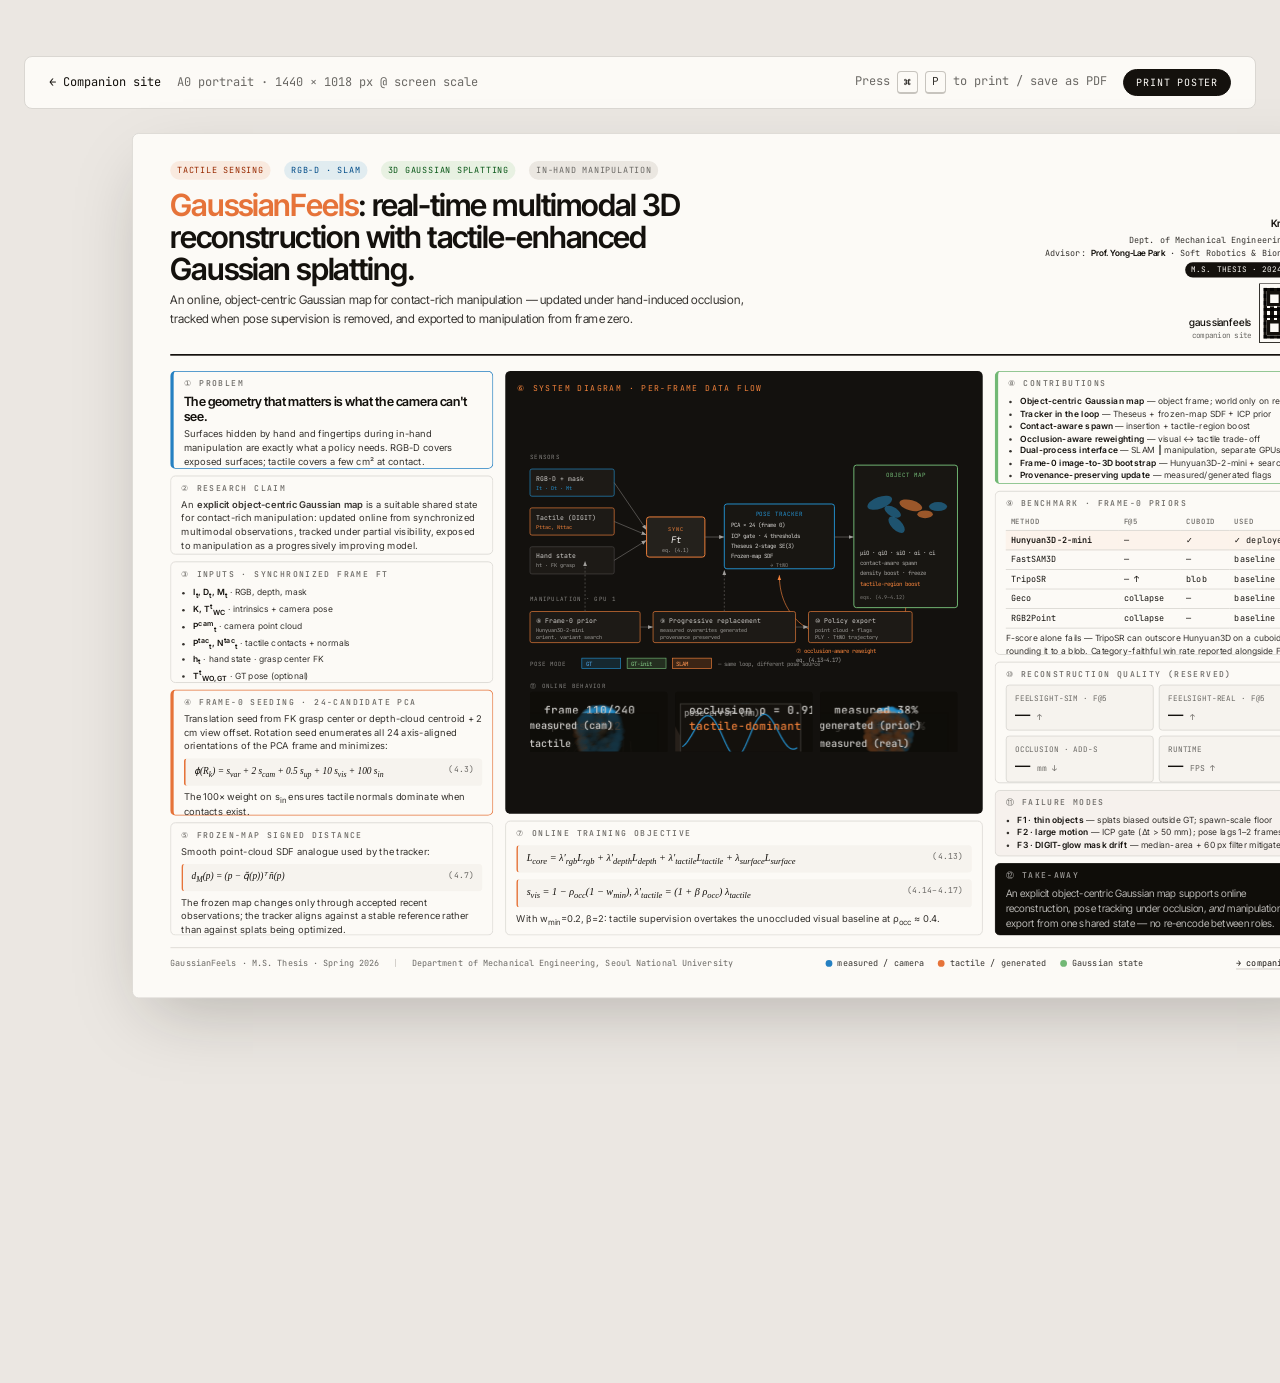
==== poster.html @ d0fe31d1 "Initial release: GaussianFeels companion website Thesis companion site — method overview, benchmarks" ====
<!doctype html>
<html lang="en">
<head>
  <meta charset="utf-8" />
  <meta name="viewport" content="width=device-width, initial-scale=1" />
  <title>GaussianFeels — Conference Poster</title>
  <link rel="preconnect" href="https://fonts.googleapis.com" />
  <link rel="preconnect" href="https://fonts.gstatic.com" crossorigin />
  <link href="https://fonts.googleapis.com/css2?family=Inter:wght@400;500;600&family=Inter+Tight:wght@400;500;600;700&family=JetBrains+Mono:wght@400;500&display=swap" rel="stylesheet" />
  <link rel="stylesheet" href="styles.css" />
  <style>
    body { background: oklch(0.93 0.008 80); }
    .poster-wrap {
      max-width: 1480px; margin: 32px auto; padding: 24px;
    }
    .poster-toolbar {
      display: flex; justify-content: space-between; align-items: center;
      margin-bottom: 24px; padding: 12px 24px; background: var(--bg);
      border: 1px solid var(--rule); border-radius: 8px;
      font-family: var(--mono); font-size: 12px;
    }
    .poster-toolbar .left { display: flex; gap: 16px; align-items: center; }
    .poster-toolbar a { color: var(--ink); text-decoration: none; }
    .poster-toolbar .meta { color: var(--ink-3); }

    .poster {
      width: 1440px; height: 1018px; /* A0 portrait-ish 16:11 ratio for screen */
      background: var(--bg);
      border: 1px solid var(--rule);
      border-radius: 8px;
      box-shadow: 0 30px 80px -20px oklch(0.2 0.01 80 / 0.25);
      padding: 32px 44px;
      display: grid;
      grid-template-rows: auto 1fr;
      gap: 18px;
      position: relative;
      overflow: hidden;
      transform-origin: top center;
    }
    @media print {
      body { background: white; margin: 0; }
      .poster-toolbar { display: none; }
      .poster-wrap { padding: 0; max-width: none; margin: 0; }
      .poster { box-shadow: none; border: none; border-radius: 0; }
      @page { size: 1440px 1018px; margin: 0; }
    }

    /* Header */
    .poster-head {
      display: grid; grid-template-columns: 1fr auto;
      gap: 28px; align-items: end;
      padding-bottom: 14px;
      border-bottom: 2px solid var(--ink);
    }
    .poster-head h1 {
      font-size: 36px; line-height: 1.04; letter-spacing: -0.03em; margin: 0;
      max-width: 30ch;
    }
    .poster-head h1 .accent { color: var(--tactile); }
    .poster-head .deck {
      font-family: var(--serif); font-weight: 400;
      font-size: 14px; color: var(--ink-2); margin-top: 6px; max-width: 90ch;
    }
    .poster-head .badges { display: flex; gap: 8px; margin-top: 16px; flex-wrap: wrap; }
    .poster-head .meta {
      font-family: var(--mono); font-size: 10px; color: var(--ink-2);
      text-align: right; line-height: 1.55;
    }
    .poster-head .meta strong { color: var(--ink); display: block; font-size: 12px; margin-bottom: 2px; font-family: var(--serif); font-weight: 600; letter-spacing: -0.01em; }
    .poster-head .meta .id { display: inline-block; padding: 2px 7px; background: var(--ink); color: var(--bg); border-radius: 100px; font-size: 9px; letter-spacing: 0.1em; margin-top: 3px; }

    /* Body grid */
    .poster-body {
      display: grid;
      grid-template-columns: 1.05fr 1.55fr 1.05fr;
      gap: 14px;
      min-height: 0;
      overflow: hidden;
    }
    .col-poster { display: flex; flex-direction: column; gap: 8px; min-height: 0; overflow: hidden; }
    .panel {
      border: 1px solid var(--rule);
      background: var(--bg);
      border-radius: 6px;
      padding: 9px 12px;
      display: flex; flex-direction: column; gap: 4px;
      min-height: 0;
    }
    .panel h3 {
      font-size: 9.5px; letter-spacing: 0.16em; text-transform: uppercase;
      font-family: var(--mono); font-weight: 500; color: var(--ink-3); margin: 0 0 2px;
    }
    .panel h2 {
      font-size: 15px; margin: 0; letter-spacing: -0.015em; line-height: 1.2;
    }
    .panel p { font-size: 11px; line-height: 1.45; color: var(--ink-2); margin: 0; max-width: none; }
    .panel ul { margin: 2px 0 0; padding-left: 14px; font-size: 11px; line-height: 1.45; color: var(--ink-2); }
    .panel ul li { margin-bottom: 1px; }
    .panel ul li strong { color: var(--ink); }

    .panel.dark { background: oklch(0.16 0.008 80); color: oklch(0.92 0.005 80); border-color: oklch(0.16 0.008 80); }
    .panel.dark h2 { color: oklch(0.97 0.005 80); }
    .panel.dark h3 { color: oklch(0.7 0.005 80); }
    .panel.dark p { color: oklch(0.78 0.005 80); }

    .panel.tactile { border-color: var(--tactile); border-width: 1px; border-left-width: 4px; }
    .panel.measure { border-color: var(--measure); border-width: 1px; border-left-width: 4px; }
    .panel.gauss { border-color: var(--gauss); border-width: 1px; border-left-width: 4px; }

    .poster-canvas { aspect-ratio: 1.1/1; width: 100%; background: oklch(0.16 0.008 80); border-radius: 4px; overflow: hidden; }
    .poster-canvas canvas { width: 100%; height: 100%; display: block; }

    .stat-row { display: flex; gap: 6px; flex-wrap: wrap; }
    .stat {
      flex: 1 1 calc(50% - 6px);
      padding: 8px 10px;
      background: var(--bg-2);
      border-radius: 4px;
      border: 1px solid var(--rule);
    }
    .stat .k { font-family: var(--mono); font-size: 9px; letter-spacing: 0.08em; text-transform: uppercase; color: var(--ink-3); }
    .stat .v { font-family: var(--serif); font-size: 18px; font-weight: 500; letter-spacing: -0.01em; line-height: 1.1; margin-top: 2px; }
    .stat .v small { font-size: 9.5px; color: var(--ink-3); font-family: var(--mono); margin-left: 4px; font-weight: 400; }

    .eq {
      font-family: 'Latin Modern Math', 'Cambria Math', serif;
      font-style: italic;
      font-size: 11px;
      line-height: 1.5;
      background: var(--bg-2);
      padding: 6px 10px;
      border-radius: 4px;
      border-left: 2px solid var(--tactile);
      margin: 2px 0;
    }
    .eq .num { float: right; color: var(--ink-3); font-family: var(--mono); font-style: normal; font-size: 9.5px; }

    /* Center diagram panel */
    .center-diagram {
      flex: 1;
      background: oklch(0.18 0.008 80);
      border-radius: 6px;
      padding: 12px 14px;
      min-height: 0;
      display: flex; flex-direction: column; gap: 6px;
    }
    .center-diagram .h {
      font-family: var(--mono); font-size: 9.5px; letter-spacing: 0.16em;
      text-transform: uppercase; color: oklch(0.72 0.16 50);
    }
    .center-diagram svg { width: 100%; height: 100%; flex: 1; min-height: 0; }

    .results-table {
      width: 100%; border-collapse: collapse; font-family: var(--mono); font-size: 10px;
    }
    .results-table th, .results-table td { padding: 3px 6px; border-bottom: 1px solid var(--rule); text-align: left; font-size: 10px; }
    .results-table th { font-size: 8.5px; letter-spacing: 0.08em; text-transform: uppercase; color: var(--ink-3); font-weight: 500; }

    /* QR placeholder */
    .qr {
      width: 68px; height: 68px;
      background:
        repeating-linear-gradient(0deg, var(--ink) 0 4px, transparent 4px 8px),
        repeating-linear-gradient(90deg, var(--ink) 0 4px, transparent 4px 8px);
      background-blend-mode: multiply;
      border: 4px solid var(--bg);
      box-shadow: 0 0 0 1px var(--ink);
      flex-shrink: 0;
      position: relative;
    }
    .qr::before, .qr::after, .qr .x {
      content: ''; position: absolute; width: 18px; height: 18px;
      background: var(--bg);
      box-shadow: inset 0 0 0 4px var(--ink);
    }
    .qr::before { top: 4px; left: 4px; }
    .qr::after { top: 4px; right: 4px; }
    .qr .x { bottom: 4px; left: 4px; }

    /* Footer */
    .poster-foot {
      grid-column: 1 / -1;
      display: flex; justify-content: space-between; gap: 16px;
      align-items: center; padding-top: 10px;
      border-top: 1px solid var(--rule);
      font-family: var(--mono); font-size: 10px; color: var(--ink-3);
    }
    .poster-foot .left { display: flex; gap: 16px; align-items: center; }

    .legend-row { display: flex; gap: 16px; flex-wrap: wrap; align-items: center; font-family: var(--mono); font-size: 10px; color: var(--ink-2); }
    .legend-row .dot { display: inline-block; width: 8px; height: 8px; border-radius: 50%; margin-right: 6px; vertical-align: middle; }

    @media (max-width: 1500px) {
      .poster { transform: scale(0.85); margin: 0 auto; transform-origin: top center; }
      .poster-wrap { padding-bottom: 200px; }
    }
    @media (max-width: 1200px) {
      .poster { transform: scale(0.7); }
    }
    @media (max-width: 1000px) {
      .poster { transform: scale(0.55); }
    }
  </style>
</head>
<body>

<div class="poster-wrap">
  <div class="poster-toolbar">
    <div class="left">
      <a href="index.html">← Companion site</a>
      <span class="meta">A0 portrait · 1440 × 1018 px @ screen scale</span>
    </div>
    <div class="left">
      <span class="meta">Press <span class="kbd">⌘</span> <span class="kbd">P</span> to print / save as PDF</span>
      <button class="btn" onclick="window.print()" style="font-size:10px; padding:6px 12px;">Print poster</button>
    </div>
  </div>

  <div class="poster">

    <!-- =================== HEADER =================== -->
    <div class="poster-head">
      <div>
        <div class="legend-row" style="margin-bottom: 12px; font-size:10px;">
          <span class="tag tactile">tactile sensing</span>
          <span class="tag measure">RGB-D · SLAM</span>
          <span class="tag gauss">3D Gaussian Splatting</span>
          <span class="tag muted">in-hand manipulation</span>
        </div>
        <h1><span class="accent">GaussianFeels</span>: real-time multimodal 3D reconstruction with tactile-enhanced Gaussian splatting.</h1>
        <p class="deck">An online, object-centric Gaussian map for contact-rich manipulation &mdash; updated under hand-induced occlusion, tracked when pose supervision is removed, and exported to manipulation from frame zero.</p>
      </div>
      <div class="meta">
        <strong>Krishi Attri</strong>
        Dept. of Mechanical Engineering · SNU<br/>
        Advisor: <strong style="display:inline; font-size:10px;">Prof. Yong-Lae Park</strong> · Soft Robotics &amp; Bionics Lab<br/>
        <span class="id">M.S. THESIS · 2024-24243</span>
        <div style="display:flex; gap:10px; align-items:flex-end; margin-top:8px; justify-content:flex-end;">
          <div style="text-align:right;">
            <div style="font-family:var(--serif); font-size:12px; color:var(--ink); font-weight:500;">gaussianfeels</div>
            <div style="font-size:9px; color:var(--ink-3);">companion site</div>
          </div>
          <div class="qr"><div class="x"></div></div>
        </div>
      </div>
    </div>

    <!-- =================== BODY =================== -->
    <div class="poster-body">

      <!-- LEFT COLUMN -->
      <div class="col-poster">

        <div class="panel measure">
          <h3>① Problem</h3>
          <h2>The geometry that matters is what the camera can't see.</h2>
          <p>Surfaces hidden by hand and fingertips during in-hand manipulation are exactly what a policy needs. RGB-D covers exposed surfaces; tactile covers a few cm² at contact.</p>
        </div>

        <div class="panel">
          <h3>② Research claim</h3>
          <p>An <strong>explicit object-centric Gaussian map</strong> is a suitable shared state for contact-rich manipulation: updated online from synchronized multimodal observations, tracked under partial visibility, exposed to manipulation as a progressively improving model.</p>
        </div>

        <div class="panel">
          <h3>③ Inputs · synchronized frame Ft</h3>
          <ul style="font-size:10px; line-height:1.4;">
            <li><strong>I<sub>t</sub>, D<sub>t</sub>, M<sub>t</sub></strong> · RGB, depth, mask</li>
            <li><strong>K, T<sup>t</sup><sub>WC</sub></strong> · intrinsics + camera pose</li>
            <li><strong>P<sup>cam</sup><sub>t</sub></strong> · camera point cloud</li>
            <li><strong>P<sup>tac</sup><sub>t</sub>, N<sup>tac</sup><sub>t</sub></strong> · tactile contacts + normals</li>
            <li><strong>h<sub>t</sub></strong> · hand state · grasp center FK</li>
            <li><strong>T<sup>t</sup><sub>WO,GT</sub></strong> · GT pose (optional)</li>
          </ul>
        </div>

        <div class="panel tactile">
          <h3>④ Frame-0 seeding · 24-candidate PCA</h3>
          <p>Translation seed from FK grasp center or depth-cloud centroid + 2 cm view offset. Rotation seed enumerates all 24 axis-aligned orientations of the PCA frame and minimizes:</p>
          <div class="eq">
            ϕ(R<sub>k</sub>) = s<sub>var</sub> + 2 s<sub>cam</sub> + 0.5 s<sub>up</sub> + 10 s<sub>vis</sub> + 100 s<sub>in</sub><span class="num">(4.3)</span>
          </div>
          <p>The 100&times; weight on s<sub>in</sub> ensures tactile normals dominate when contacts exist.</p>
        </div>

        <div class="panel">
          <h3>⑤ Frozen-map signed distance</h3>
          <p>Smooth point-cloud SDF analogue used by the tracker:</p>
          <div class="eq">
            d<sub>M</sub>(p) = (p − q̃(p))ᵀ ñ(p)<span class="num">(4.7)</span>
          </div>
          <p>The frozen map changes only through accepted recent observations; the tracker aligns against a stable reference rather than against splats being optimized.</p>
        </div>

      </div>

      <!-- CENTER COLUMN -->
      <div class="col-poster">

        <div class="panel" style="padding: 0; border: none; flex: 1; min-height: 0;">
          <div class="center-diagram">
            <div class="h">⑥ System diagram · per-frame data flow</div>
            <svg viewBox="0 0 700 480" xmlns="http://www.w3.org/2000/svg" preserveAspectRatio="xMidYMid meet">
              <defs>
                <marker id="parr" markerWidth="9" markerHeight="9" refX="8" refY="3" orient="auto" markerUnits="strokeWidth"><path d="M0,0 L0,6 L8,3 z" fill="oklch(0.7 0.005 80)"/></marker>
                <marker id="parrW" markerWidth="9" markerHeight="9" refX="8" refY="3" orient="auto" markerUnits="strokeWidth"><path d="M0,0 L0,6 L8,3 z" fill="oklch(0.72 0.16 50)"/></marker>
              </defs>

              <!-- Sensors -->
              <g font-family="JetBrains Mono, monospace" font-size="10" fill="oklch(0.85 0.005 80)">
                <text x="20" y="20" font-size="9" letter-spacing="2" fill="oklch(0.6 0.005 80)">SENSORS</text>

                <g transform="translate(20, 36)">
                  <rect width="130" height="42" rx="3" fill="oklch(0.22 0.008 80)" stroke="oklch(0.62 0.13 240)"/>
                  <text x="10" y="18">RGB-D + mask</text>
                  <text x="10" y="32" font-size="8" fill="oklch(0.62 0.13 240)">It · Dt · Mt</text>
                </g>
                <g transform="translate(20, 96)">
                  <rect width="130" height="42" rx="3" fill="oklch(0.22 0.008 80)" stroke="oklch(0.72 0.16 50)"/>
                  <text x="10" y="18">Tactile (DIGIT)</text>
                  <text x="10" y="32" font-size="8" fill="oklch(0.72 0.16 50)">Pttac, Nttac</text>
                </g>
                <g transform="translate(20, 156)">
                  <rect width="130" height="42" rx="3" fill="oklch(0.22 0.008 80)" stroke="oklch(0.4 0.005 80)"/>
                  <text x="10" y="18">Hand state</text>
                  <text x="10" y="32" font-size="8" fill="oklch(0.7 0.005 80)">ht · FK grasp</text>
                </g>
              </g>

              <!-- Synchronizer Ft -->
              <g stroke="oklch(0.55 0.005 80)" stroke-width="1" fill="none" marker-end="url(#parr)">
                <path d="M 150 57 L 200 130"/>
                <path d="M 150 117 L 200 138"/>
                <path d="M 150 177 L 200 146"/>
              </g>

              <g font-family="JetBrains Mono, monospace" font-size="10" fill="oklch(0.85 0.005 80)">
                <g transform="translate(200, 110)">
                  <rect width="90" height="62" rx="4" fill="oklch(0.25 0.01 80)" stroke="oklch(0.72 0.16 50)" stroke-width="1.5"/>
                  <text x="45" y="22" text-anchor="middle" font-size="8" letter-spacing="1.5" fill="oklch(0.72 0.16 50)">SYNC</text>
                  <text x="45" y="40" text-anchor="middle" font-size="14" fill="oklch(0.95 0.005 80)" font-style="italic">Ft</text>
                  <text x="45" y="54" text-anchor="middle" font-size="8" fill="oklch(0.7 0.005 80)">eq. (4.1)</text>
                </g>
              </g>

              <!-- Tracker -->
              <g stroke="oklch(0.55 0.005 80)" stroke-width="1" fill="none" marker-end="url(#parr)">
                <path d="M 290 141 L 320 141"/>
              </g>
              <g font-family="JetBrains Mono, monospace" font-size="10" fill="oklch(0.85 0.005 80)">
                <g transform="translate(320, 90)">
                  <rect width="170" height="100" rx="4" fill="oklch(0.2 0.008 80)" stroke="oklch(0.62 0.13 240)" stroke-width="1.5"/>
                  <text x="85" y="18" text-anchor="middle" font-size="9" letter-spacing="1.5" fill="oklch(0.62 0.13 240)">POSE TRACKER</text>
                  <text x="10" y="36" font-size="9">PCA × 24 (frame 0)</text>
                  <text x="10" y="52" font-size="9">ICP gate · 4 thresholds</text>
                  <text x="10" y="68" font-size="9">Theseus 2-stage SE(3)</text>
                  <text x="10" y="84" font-size="9">Frozen-map SDF</text>
                  <text x="85" y="98" text-anchor="middle" font-size="8" fill="oklch(0.6 0.005 80)">→ TtWO</text>
                </g>
              </g>

              <!-- Map -->
              <g stroke="oklch(0.55 0.005 80)" stroke-width="1" fill="none" marker-end="url(#parr)">
                <path d="M 490 141 L 520 141"/>
              </g>
              <g font-family="JetBrains Mono, monospace" font-size="10" fill="oklch(0.85 0.005 80)">
                <g transform="translate(520, 30)">
                  <rect width="160" height="220" rx="4" fill="oklch(0.2 0.008 80)" stroke="oklch(0.72 0.12 145)" stroke-width="1.5"/>
                  <text x="80" y="18" text-anchor="middle" font-size="9" letter-spacing="1.5" fill="oklch(0.72 0.12 145)">OBJECT MAP</text>
                  <!-- mini splats -->
                  <g transform="translate(10, 30)">
                    <ellipse cx="30" cy="28" rx="20" ry="9" fill="oklch(0.62 0.13 240 / 0.5)" transform="rotate(-20 30 28)"/>
                    <ellipse cx="50" cy="42" rx="14" ry="7" fill="oklch(0.62 0.13 240 / 0.5)" transform="rotate(30 50 42)"/>
                    <ellipse cx="78" cy="32" rx="18" ry="8" fill="oklch(0.72 0.16 50 / 0.6)" transform="rotate(15 78 32)"/>
                    <ellipse cx="100" cy="46" rx="12" ry="6" fill="oklch(0.72 0.16 50 / 0.6)"/>
                    <ellipse cx="120" cy="34" rx="14" ry="7" fill="oklch(0.62 0.13 240 / 0.5)"/>
                    <ellipse cx="56" cy="62" rx="16" ry="8" fill="oklch(0.62 0.13 240 / 0.5)" transform="rotate(45 56 62)"/>
                  </g>
                  <text x="10" y="138" font-size="9">μiO · qiO · siO · αi · ci</text>
                  <text x="10" y="154" font-size="9" fill="oklch(0.7 0.005 80)">contact-aware spawn</text>
                  <text x="10" y="170" font-size="9" fill="oklch(0.7 0.005 80)">density boost · freeze</text>
                  <text x="10" y="186" font-size="9" fill="oklch(0.72 0.16 50)">tactile-region boost</text>
                  <text x="10" y="206" font-size="8" fill="oklch(0.6 0.005 80)">eqs. (4.9–4.12)</text>
                </g>
              </g>

              <!-- Loss reweighting -->
              <g stroke="oklch(0.72 0.16 50)" stroke-width="1" fill="none" marker-end="url(#parrW)">
                <path d="M 600 250 C 600 320, 405 330, 405 200"/>
              </g>
              <g font-family="JetBrains Mono, monospace" font-size="9" fill="oklch(0.72 0.16 50)">
                <text x="430" y="320">⑦ occlusion-aware reweight</text>
                <text x="430" y="334" fill="oklch(0.7 0.005 80)">eq. (4.13–4.17)</text>
              </g>

              <!-- Manipulation branch -->
              <g font-family="JetBrains Mono, monospace" font-size="10" fill="oklch(0.85 0.005 80)">
                <text x="20" y="240" font-size="9" letter-spacing="2" fill="oklch(0.6 0.005 80)">MANIPULATION · GPU 1</text>

                <g transform="translate(20, 256)">
                  <rect width="170" height="48" rx="3" fill="oklch(0.22 0.008 80)" stroke="oklch(0.72 0.16 50)"/>
                  <text x="10" y="18" font-size="10">⑧ Frame-0 prior</text>
                  <text x="10" y="32" font-size="8" fill="oklch(0.7 0.005 80)">Hunyuan3D-2-mini</text>
                  <text x="10" y="42" font-size="8" fill="oklch(0.7 0.005 80)">orient. variant search</text>
                </g>

                <g transform="translate(210, 256)">
                  <rect width="220" height="48" rx="3" fill="oklch(0.22 0.008 80)" stroke="oklch(0.72 0.16 50)"/>
                  <text x="10" y="18" font-size="10">⑨ Progressive replacement</text>
                  <text x="10" y="32" font-size="8" fill="oklch(0.7 0.005 80)">measured overwrites generated</text>
                  <text x="10" y="42" font-size="8" fill="oklch(0.7 0.005 80)">provenance preserved</text>
                </g>

                <g transform="translate(450, 256)">
                  <rect width="160" height="48" rx="3" fill="oklch(0.22 0.008 80)" stroke="oklch(0.72 0.16 50)"/>
                  <text x="10" y="18" font-size="10">⑩ Policy export</text>
                  <text x="10" y="32" font-size="8" fill="oklch(0.7 0.005 80)">point cloud + flags</text>
                  <text x="10" y="42" font-size="8" fill="oklch(0.7 0.005 80)">PLY · TtWO trajectory</text>
                </g>

                <g stroke="oklch(0.5 0.005 80)" stroke-width="1" fill="none" marker-end="url(#parr)">
                  <path d="M 190 280 L 210 280"/>
                  <path d="M 430 280 L 450 280"/>
                </g>
                <g stroke="oklch(0.5 0.005 80)" stroke-width="1" fill="none" stroke-dasharray="3 3" marker-end="url(#parr)">
                  <path d="M 105 256 L 105 178"/>
                  <path d="M 320 256 L 320 192"/>
                </g>
              </g>

              <!-- Pose mode pills -->
              <g font-family="JetBrains Mono, monospace" font-size="9" fill="oklch(0.85 0.005 80)">
                <text x="20" y="340" letter-spacing="1.5" font-size="9" fill="oklch(0.6 0.005 80)">POSE MODE</text>
                <rect x="100" y="328" width="60" height="16" fill="oklch(0.62 0.13 240 / 0.18)" stroke="oklch(0.62 0.13 240)"/>
                <text x="106" y="340" fill="oklch(0.7 0.13 245)">GT</text>
                <rect x="170" y="328" width="60" height="16" fill="oklch(0.72 0.12 145 / 0.18)" stroke="oklch(0.72 0.12 145)"/>
                <text x="176" y="340" fill="oklch(0.78 0.12 145)">GT-init</text>
                <rect x="240" y="328" width="60" height="16" fill="oklch(0.72 0.16 50 / 0.18)" stroke="oklch(0.72 0.16 50)"/>
                <text x="246" y="340" fill="oklch(0.78 0.16 50)">SLAM</text>
                <text x="310" y="340" fill="oklch(0.6 0.005 80)">— same loop, different pose source</text>
              </g>

              <!-- Mini reconstruction visualization at bottom -->
              <g transform="translate(0, 360)">
                <text x="20" y="14" font-size="9" letter-spacing="2" fill="oklch(0.6 0.005 80)" font-family="JetBrains Mono, monospace">⑪ ONLINE BEHAVIOR</text>
              </g>

              <foreignObject x="20" y="380" width="660" height="92">
                <div xmlns="http://www.w3.org/1999/xhtml" style="display:grid; grid-template-columns: 1fr 1fr 1fr; gap: 12px;">
                  <div style="background: oklch(0.16 0.008 80); border-radius: 4px; aspect-ratio: 16/9; overflow: hidden; position: relative;">
                    <canvas id="mini-recon" style="width:100%; height:100%; display:block;"></canvas>
                  </div>
                  <div style="background: oklch(0.16 0.008 80); border-radius: 4px; aspect-ratio: 16/9; overflow: hidden; position: relative;">
                    <canvas id="mini-pose" style="width:100%; height:100%; display:block;"></canvas>
                  </div>
                  <div style="background: oklch(0.16 0.008 80); border-radius: 4px; aspect-ratio: 16/9; overflow: hidden; position: relative;">
                    <canvas id="mini-prog" style="width:100%; height:100%; display:block;"></canvas>
                  </div>
                </div>
              </foreignObject>
            </svg>
          </div>
        </div>

        <div class="panel">
          <h3>⑦ Online training objective</h3>
          <div class="eq" style="font-size:12px;">
            L<sub>core</sub> = λ′<sub>rgb</sub>L<sub>rgb</sub> + λ′<sub>depth</sub>L<sub>depth</sub> + λ′<sub>tactile</sub>L<sub>tactile</sub> + λ<sub>surface</sub>L<sub>surface</sub><span class="num">(4.13)</span>
          </div>
          <div class="eq" style="font-size:12px;">
            s<sub>vis</sub> = 1 − ρ<sub>occ</sub>(1 − w<sub>min</sub>),  λ′<sub>tactile</sub> = (1 + β ρ<sub>occ</sub>) λ<sub>tactile</sub><span class="num">(4.14–4.17)</span>
          </div>
          <p>With w<sub>min</sub>=0.2, β=2: tactile supervision overtakes the unoccluded visual baseline at ρ<sub>occ</sub> ≈ 0.4.</p>
        </div>

      </div>

      <!-- RIGHT COLUMN -->
      <div class="col-poster">

        <div class="panel gauss">
          <h3>⑧ Contributions</h3>
          <ul style="font-size:10px; line-height:1.35;">
            <li><strong>Object-centric Gaussian map</strong> — object frame; world only on render</li>
            <li><strong>Tracker in the loop</strong> — Theseus + frozen-map SDF + ICP prior</li>
            <li><strong>Contact-aware spawn</strong> — insertion + tactile-region boost</li>
            <li><strong>Occlusion-aware reweighting</strong> — visual ↔ tactile trade-off</li>
            <li><strong>Dual-process interface</strong> — SLAM ‖ manipulation, separate GPUs</li>
            <li><strong>Frame-0 image-to-3D bootstrap</strong> — Hunyuan3D-2-mini + search</li>
            <li><strong>Provenance-preserving update</strong> — measured/generated flags</li>
          </ul>
        </div>

        <div class="panel">
          <h3>⑨ Benchmark · frame-0 priors</h3>
          <table class="results-table">
            <thead><tr><th>Method</th><th>F@5</th><th>Cuboid</th><th>Used</th></tr></thead>
            <tbody>
              <tr style="background: oklch(0.72 0.16 50 / 0.06);"><td><strong>Hunyuan3D-2-mini</strong></td><td>—</td><td>✓</td><td>✓ deployed</td></tr>
              <tr><td>FastSAM3D</td><td>—</td><td>—</td><td>baseline</td></tr>
              <tr><td>TripoSR</td><td>— ↑</td><td>blob</td><td>baseline</td></tr>
              <tr><td>Geco</td><td>collapse</td><td>—</td><td>baseline</td></tr>
              <tr><td>RGB2Point</td><td>collapse</td><td>—</td><td>baseline</td></tr>
            </tbody>
          </table>
          <p style="font-size:10px;">F-score alone fails — TripoSR can outscore Hunyuan3D on a cuboid while rounding it to a blob. Category-faithful win rate reported alongside F@5.</p>
        </div>

        <div class="panel">
          <h3>⑩ Reconstruction quality (reserved)</h3>
          <div class="stat-row">
            <div class="stat"><div class="k">FeelSight-Sim · F@5</div><div class="v">— <small>↑</small></div></div>
            <div class="stat"><div class="k">FeelSight-Real · F@5</div><div class="v">— <small>↑</small></div></div>
            <div class="stat"><div class="k">Occlusion · ADD-S</div><div class="v">— <small>mm ↓</small></div></div>
            <div class="stat"><div class="k">Runtime</div><div class="v">— <small>FPS ↑</small></div></div>
          </div>
        </div>

        <div class="panel" style="background: oklch(0.96 0.008 60);">
          <h3>⑪ Failure modes</h3>
          <ul style="font-size:10px; line-height:1.35;">
            <li><strong>F1 · thin objects</strong> — splats biased outside GT; spawn-scale floor</li>
            <li><strong>F2 · large motion</strong> — ICP gate (Δt &gt; 50 mm); pose lags 1–2 frames</li>
            <li><strong>F3 · DIGIT-glow mask drift</strong> — median-area + 60 px filter mitigate</li>
          </ul>
        </div>

        <div class="panel dark">
          <h3>⑫ Take-away</h3>
          <p style="font-family: var(--serif); font-size: 12px; line-height: 1.45;">An explicit object-centric Gaussian map supports online reconstruction, pose tracking under occlusion, <em>and</em> manipulation export from one shared state — no re-encode between roles.</p>
        </div>

      </div>

      <!-- FOOTER -->
      <div class="poster-foot">
        <div class="left">
          <span>GaussianFeels &middot; M.S. Thesis · Spring 2026</span>
          <span style="color:var(--rule-2);">|</span>
          <span>Department of Mechanical Engineering, Seoul National University</span>
        </div>
        <div class="left">
          <span class="legend-row">
            <span><span class="dot" style="background:var(--measure);"></span>measured / camera</span>
            <span><span class="dot" style="background:var(--tactile);"></span>tactile / generated</span>
            <span><span class="dot" style="background:var(--gauss);"></span>Gaussian state</span>
          </span>
        </div>
        <div>
          <a href="index.html" style="color:var(--ink);">→ companion site</a>
        </div>
      </div>

    </div>
  </div>
</div>

<script src="viz.js"></script>
<script>
  GFViz.reconstruction(document.getElementById('mini-recon'), { seed: 12 });
  GFViz.poseTracking(document.getElementById('mini-pose'), { seed: 23 });
  GFViz.progReplace(document.getElementById('mini-prog'), { seed: 41 });
</script>

</body>
</html>
---- styles.css ----
/* GaussianFeels companion site — base styles */
:root {
  --bg: oklch(0.985 0.005 80);
  --bg-2: oklch(0.965 0.008 80);
  --bg-3: oklch(0.93 0.01 80);
  --ink: oklch(0.18 0.01 80);
  --ink-2: oklch(0.32 0.008 80);
  --ink-3: oklch(0.52 0.006 80);
  --rule: oklch(0.88 0.008 80);
  --rule-2: oklch(0.82 0.008 80);
  --tactile: oklch(0.68 0.16 45);   /* warm orange — tactile / generated */
  --measure: oklch(0.58 0.13 245);  /* cool blue — measured / camera */
  --gauss:   oklch(0.72 0.12 145);  /* green accent — gaussian / contact */
  --warn:    oklch(0.62 0.18 25);
  --mono: 'JetBrains Mono', ui-monospace, SFMono-Regular, Menlo, monospace;
  --serif: 'Inter Tight', Inter, system-ui, sans-serif;
  --sans: Inter, system-ui, sans-serif;
  --dark-panel: oklch(0.16 0.008 80);
  --dark-panel-rule: oklch(0.25 0.008 80);
  --dark-panel-ink: oklch(0.92 0.005 80);
  --dark-panel-ink-2: oklch(0.78 0.005 80);
  --dark-panel-ink-3: oklch(0.6 0.005 80);
}

@media (prefers-color-scheme: dark) {
  :root {
    --bg: oklch(0.14 0.008 80);
    --bg-2: oklch(0.18 0.008 80);
    --bg-3: oklch(0.22 0.01 80);
    --ink: oklch(0.96 0.005 80);
    --ink-2: oklch(0.82 0.005 80);
    --ink-3: oklch(0.58 0.006 80);
    --rule: oklch(0.26 0.008 80);
    --rule-2: oklch(0.32 0.008 80);
    --tactile: oklch(0.78 0.16 50);
    --measure: oklch(0.72 0.13 245);
    --gauss:   oklch(0.78 0.12 145);
    --dark-panel: oklch(0.10 0.008 80);
    --dark-panel-rule: oklch(0.22 0.008 80);
  }
}

* { box-sizing: border-box; }
html, body { margin: 0; padding: 0; }
body {
  font-family: var(--sans);
  font-size: 16px;
  line-height: 1.6;
  color: var(--ink);
  background: var(--bg);
  -webkit-font-smoothing: antialiased;
  text-rendering: optimizeLegibility;
}

a { color: var(--ink); text-decoration: underline; text-decoration-color: var(--rule-2); text-underline-offset: 3px; text-decoration-thickness: 1px; }
a:hover { text-decoration-color: var(--tactile); color: var(--ink); }

::selection { background: oklch(0.88 0.12 50); color: var(--ink); }

h1, h2, h3, h4 { font-family: var(--serif); font-weight: 600; letter-spacing: -0.02em; line-height: 1.15; color: var(--ink); }
h1 { font-size: clamp(40px, 6vw, 76px); letter-spacing: -0.035em; font-weight: 600; }
h2 { font-size: clamp(28px, 3vw, 38px); margin: 0 0 12px; }
h3 { font-size: 20px; margin: 0 0 8px; }
h4 { font-size: 14px; text-transform: uppercase; letter-spacing: 0.12em; font-family: var(--mono); font-weight: 500; color: var(--ink-3); margin: 0 0 12px; }

p { margin: 0 0 16px; text-wrap: pretty; max-width: 70ch; }
small { font-size: 12px; color: var(--ink-3); }

code, .mono { font-family: var(--mono); font-size: 0.92em; }
em { font-style: italic; }
strong { font-weight: 600; }

/* ========== Layout ========== */
.shell { display: grid; grid-template-columns: 240px 1fr; max-width: 1440px; margin: 0 auto; }

aside.nav {
  position: sticky; top: 0; align-self: start;
  height: 100vh; padding: 32px 24px; border-right: 1px solid var(--rule);
  background: var(--bg);
  display: flex; flex-direction: column; gap: 24px;
  overflow-y: auto;
}
.brand { display: flex; flex-direction: column; gap: 4px; }
.brand .mark { display: flex; align-items: center; gap: 8px; font-family: var(--mono); font-size: 11px; letter-spacing: 0.15em; text-transform: uppercase; color: var(--ink-3); }
.brand .mark .dot { width: 8px; height: 8px; border-radius: 50%; background: var(--tactile); box-shadow: 0 0 0 3px oklch(0.68 0.16 45 / 0.18); }
.brand .title { font-family: var(--serif); font-weight: 600; font-size: 18px; letter-spacing: -0.02em; }
.brand .sub { font-size: 12px; color: var(--ink-3); font-family: var(--mono); }

.toc { display: flex; flex-direction: column; gap: 2px; font-family: var(--mono); font-size: 12px; }
.toc a { display: flex; gap: 10px; padding: 6px 8px; border-radius: 4px; text-decoration: none; color: var(--ink-2); align-items: baseline; }
.toc a:hover { background: var(--bg-2); color: var(--ink); }
.toc a.active { background: var(--ink); color: var(--bg); }
.toc a.active .num { color: oklch(0.85 0.05 50); }
.toc .num { color: var(--ink-3); width: 22px; flex-shrink: 0; }
.toc .label { letter-spacing: 0.02em; }
.toc-group { display: flex; flex-direction: column; gap: 2px; margin-bottom: 6px; }
.toc-group .group-title { font-size: 10px; letter-spacing: 0.18em; text-transform: uppercase; color: var(--ink-3); padding: 8px 8px 4px; }

.aside-foot { margin-top: auto; font-size: 11px; color: var(--ink-3); font-family: var(--mono); line-height: 1.6; }
.aside-foot a { color: var(--ink-3); }

main { min-width: 0; }

section { padding: 96px 64px; border-bottom: 1px solid var(--rule); position: relative; }
section.tight { padding: 64px 64px; }
section.dark { background: var(--dark-panel); color: var(--dark-panel-ink); border-bottom: none; }
section.dark h1, section.dark h2, section.dark h3 { color: var(--dark-panel-ink); }
section.dark h4 { color: var(--dark-panel-ink-3); }
section.dark p { color: var(--dark-panel-ink-2); }
section.dark .figcap { color: var(--dark-panel-ink-3); }
section.dark .math-block { background: oklch(0.22 0.008 80); color: var(--dark-panel-ink); border-left-color: var(--tactile); }
section.dark .math-block .eq-num { color: var(--dark-panel-ink-3); }

.section-head { display: grid; grid-template-columns: 80px 1fr; gap: 24px; align-items: baseline; margin-bottom: 48px; }
.section-head .num { font-family: var(--mono); font-size: 12px; letter-spacing: 0.15em; color: var(--ink-3); padding-top: 18px; }
.section-head .lead { color: var(--ink-2); font-size: 18px; line-height: 1.5; max-width: 60ch; margin-top: 12px; }

.col { max-width: 720px; }
.col-wide { max-width: 1040px; }

/* ========== Hero ========== */
.hero {
  padding: 80px 64px 96px;
  background:
    radial-gradient(ellipse 800px 400px at 80% 20%, oklch(0.72 0.16 45 / 0.08), transparent),
    radial-gradient(ellipse 600px 500px at 20% 90%, oklch(0.58 0.13 245 / 0.06), transparent),
    var(--bg);
  position: relative;
  overflow: hidden;
}
.hero-meta { display: flex; gap: 16px; font-family: var(--mono); font-size: 11px; letter-spacing: 0.1em; text-transform: uppercase; color: var(--ink-3); margin-bottom: 32px; }
.hero-meta .pill { border: 1px solid var(--rule-2); padding: 4px 10px; border-radius: 100px; }
.hero-meta .pill.live { border-color: var(--tactile); color: var(--tactile); }
.hero-meta .pill.live::before { content: ''; display: inline-block; width: 6px; height: 6px; background: var(--tactile); border-radius: 50%; margin-right: 6px; vertical-align: middle; animation: pulse 1.6s ease-in-out infinite; }
@keyframes pulse { 0%, 100% { opacity: 1; } 50% { opacity: 0.3; } }

.hero h1 { margin: 0 0 28px; max-width: 18ch; }
.hero h1 .accent { color: var(--tactile); }
.hero .deck { font-size: 22px; line-height: 1.5; color: var(--ink-2); max-width: 56ch; margin-bottom: 40px; font-family: var(--serif); font-weight: 400; }

.hero-byline { display: flex; flex-wrap: wrap; gap: 32px 48px; align-items: flex-end; margin-top: 48px; padding-top: 32px; border-top: 1px solid var(--rule); }
.hero-byline .item h4 { margin-bottom: 6px; }
.hero-byline .item .v { font-size: 16px; font-family: var(--serif); }
.hero-byline .item .v small { color: var(--ink-3); display: block; margin-top: 2px; }

.hero-canvas {
  position: absolute; top: 0; right: 0; width: 48%; height: 100%;
  pointer-events: none; opacity: 0.9;
}

/* ========== Figures and inserts ========== */
figure { margin: 32px 0; }
figure.full { margin-left: -64px; margin-right: -64px; }
.figcap { font-family: var(--mono); font-size: 11px; letter-spacing: 0.04em; color: var(--ink-3); margin-top: 12px; line-height: 1.6; max-width: 80ch; }
.figcap .figlabel { color: var(--ink); font-weight: 500; }

.frame {
  border: 1px solid var(--rule);
  background: var(--bg-2);
  border-radius: 8px;
  overflow: hidden;
}
.frame.dark { background: var(--dark-panel); border-color: var(--dark-panel-rule); }

/* ========== Cards / grids ========== */
.cards { display: grid; gap: 16px; }
.cards.c2 { grid-template-columns: 1fr 1fr; }
.cards.c3 { grid-template-columns: repeat(3, 1fr); }
.cards.c4 { grid-template-columns: repeat(4, 1fr); }
.card {
  border: 1px solid var(--rule);
  background: var(--bg);
  padding: 24px;
  border-radius: 6px;
  display: flex; flex-direction: column; gap: 8px;
}
.card .label { font-family: var(--mono); font-size: 10px; letter-spacing: 0.15em; color: var(--ink-3); text-transform: uppercase; }
.card .val { font-family: var(--serif); font-size: 36px; font-weight: 500; letter-spacing: -0.02em; }
.card .val .unit { font-size: 16px; color: var(--ink-3); margin-left: 4px; }
.card p { font-size: 13px; color: var(--ink-2); margin: 4px 0 0; }

/* tag */
.tag { display: inline-flex; align-items: center; gap: 6px; padding: 3px 8px; border-radius: 100px; font-family: var(--mono); font-size: 10px; letter-spacing: 0.08em; text-transform: uppercase; }
.tag.tactile { background: oklch(0.68 0.16 45 / 0.12); color: oklch(0.45 0.16 45); }
.tag.measure { background: oklch(0.58 0.13 245 / 0.12); color: oklch(0.4 0.13 245); }
.tag.gauss   { background: oklch(0.72 0.12 145 / 0.15); color: oklch(0.4 0.12 145); }
.tag.muted   { background: var(--bg-3); color: var(--ink-3); }

/* ========== Tables ========== */
.thtable { width: 100%; border-collapse: collapse; font-size: 13px; font-family: var(--mono); }
.thtable th, .thtable td { text-align: left; padding: 12px 16px; border-bottom: 1px solid var(--rule); vertical-align: top; }
.thtable thead th { font-size: 10px; letter-spacing: 0.15em; text-transform: uppercase; color: var(--ink-3); border-bottom: 1px solid var(--rule-2); font-weight: 500; }
.thtable tbody tr:hover { background: var(--bg-2); }
.thtable td.num { font-variant-numeric: tabular-nums; }

/* ========== Math ========== */
.math {
  font-family: 'Latin Modern Math', 'Cambria Math', 'STIX Two Math', serif;
  font-style: italic;
}
.math-block {
  font-family: 'Latin Modern Math', 'Cambria Math', 'STIX Two Math', serif;
  background: var(--bg-2);
  border-left: 2px solid var(--tactile);
  padding: 20px 24px;
  margin: 24px 0;
  font-size: 17px;
  line-height: 1.9;
  border-radius: 0 6px 6px 0;
  overflow-x: auto;
}
.math-block .eq-num { float: right; color: var(--ink-3); font-family: var(--mono); font-style: normal; font-size: 13px; }

/* ========== Pipeline diagram ========== */
.pipeline { padding: 48px; background: var(--bg-2); border-radius: 8px; border: 1px solid var(--rule); }
.pipeline svg { width: 100%; height: auto; display: block; }

/* ========== Video grid ========== */
.video-grid { display: grid; grid-template-columns: repeat(2, 1fr); gap: 20px; }
.video-card {
  background: var(--dark-panel);
  color: var(--dark-panel-ink);
  border-radius: 8px;
  overflow: hidden;
  border: 1px solid var(--dark-panel-rule);
  position: relative;
}
.video-card .stage { aspect-ratio: 16/9; position: relative; overflow: hidden; background: var(--dark-panel); }
.video-card .stage canvas, .video-card .stage video, .video-card .stage img { width: 100%; height: 100%; display: block; object-fit: cover; }
.video-card .meta { padding: 16px 20px; display: flex; justify-content: space-between; gap: 16px; align-items: flex-start; }
.video-card .meta h3 { font-size: 16px; color: var(--dark-panel-ink); margin: 0 0 4px; }
.video-card .meta p { font-size: 12px; color: var(--dark-panel-ink-3); margin: 0; font-family: var(--mono); }
.video-card .meta .play { background: var(--tactile); color: white; border: none; border-radius: 100px; padding: 6px 12px; font-family: var(--mono); font-size: 10px; letter-spacing: 0.1em; text-transform: uppercase; cursor: pointer; flex-shrink: 0; }
.video-card .meta .play:hover { filter: brightness(1.05); }
.video-card .scrubber { height: 3px; background: oklch(0.25 0.008 80); position: relative; cursor: pointer; }
.video-card .scrubber .fill { height: 100%; background: var(--tactile); width: 0%; transition: width 0.1s linear; }

/* Replaceable media slot — drop in <img>, <video>, or leave the canvas placeholder */
.media-slot { position: relative; width: 100%; height: 100%; }
.media-slot[data-state="placeholder"]::after {
  content: 'PLACEHOLDER · drop final media here';
  position: absolute; top: 8px; right: 8px;
  font-family: var(--mono); font-size: 9px; letter-spacing: 0.12em;
  color: oklch(0.85 0.005 80 / 0.55);
  background: oklch(0 0 0 / 0.35); padding: 3px 8px; border-radius: 100px;
  pointer-events: none;
}
.failure .vis .media-slot[data-state="placeholder"]::after,
.failure-grid .media-slot[data-state="placeholder"]::after { font-size: 8px; }

/* ========== Failure cases ========== */
.failure-grid { display: grid; grid-template-columns: repeat(3, 1fr); gap: 20px; }
.failure {
  border: 1px solid var(--rule);
  background: var(--bg);
  border-radius: 8px;
  overflow: hidden;
}
.failure .top { padding: 16px 20px; display: flex; justify-content: space-between; align-items: center; border-bottom: 1px solid var(--rule); }
.failure .top h3 { font-size: 14px; margin: 0; font-family: var(--mono); font-weight: 500; }
.failure .vis { aspect-ratio: 4/3; background: var(--dark-panel); position: relative; overflow: hidden; }
.failure .vis canvas, .failure .vis video, .failure .vis img { width: 100%; height: 100%; display: block; object-fit: cover; }
.failure .body { padding: 16px 20px; }
.failure .body p { font-size: 13px; margin: 0; color: var(--ink-2); }

/* ========== Status ========== */
.status-grid { display: grid; grid-template-columns: 1fr 1fr; gap: 32px; }
.timeline { display: flex; flex-direction: column; gap: 0; position: relative; }
.timeline::before { content: ''; position: absolute; left: 7px; top: 6px; bottom: 6px; width: 1px; background: var(--rule-2); }
.tl-item { position: relative; padding-left: 32px; padding-bottom: 24px; }
.tl-item::before { content: ''; position: absolute; left: 4px; top: 6px; width: 8px; height: 8px; border-radius: 50%; background: var(--bg); border: 1px solid var(--rule-2); }
.tl-item.done::before { background: var(--gauss); border-color: var(--gauss); }
.tl-item.active::before { background: var(--tactile); border-color: var(--tactile); box-shadow: 0 0 0 4px oklch(0.68 0.16 45 / 0.18); }
.tl-item .when { font-family: var(--mono); font-size: 10px; letter-spacing: 0.1em; text-transform: uppercase; color: var(--ink-3); }
.tl-item h4 { margin: 4px 0 4px; font-family: var(--serif); text-transform: none; letter-spacing: -0.01em; font-size: 16px; color: var(--ink); }
.tl-item p { font-size: 13px; color: var(--ink-2); margin: 0; }

.progress {
  background: var(--bg-2); border: 1px solid var(--rule); padding: 24px; border-radius: 8px;
}
.progress .row { display: flex; justify-content: space-between; padding: 8px 0; border-bottom: 1px dashed var(--rule); font-family: var(--mono); font-size: 12px; }
.progress .row:last-child { border-bottom: none; }
.progress .row .k { color: var(--ink-2); }
.progress .row .v { color: var(--ink); font-variant-numeric: tabular-nums; }
.bar { height: 6px; background: var(--bg-3); border-radius: 100px; overflow: hidden; margin-top: 4px; }
.bar .fill { height: 100%; background: linear-gradient(90deg, var(--tactile), oklch(0.78 0.14 60)); border-radius: 100px; }

/* ========== Buttons ========== */
.btn { display: inline-flex; align-items: center; gap: 8px; padding: 10px 16px; border-radius: 100px; border: 1px solid var(--ink); background: var(--ink); color: var(--bg); font-family: var(--mono); font-size: 12px; letter-spacing: 0.08em; text-transform: uppercase; cursor: pointer; text-decoration: none; }
.btn:hover { filter: brightness(0.92); color: var(--bg); text-decoration: none; }
.btn.ghost { background: transparent; color: var(--ink); }
.btn.ghost:hover { background: var(--ink); color: var(--bg); }
.btn .arrow { transition: transform 0.2s; }
.btn:hover .arrow { transform: translateX(2px); }

/* ========== Footer ========== */
footer.site {
  padding: 48px 64px;
  background: var(--dark-panel);
  color: var(--dark-panel-ink-2);
  font-family: var(--mono); font-size: 12px;
}
footer.site .row { display: flex; justify-content: space-between; gap: 32px; flex-wrap: wrap; }
footer.site a { color: var(--dark-panel-ink); }
footer.site h4 { color: var(--dark-panel-ink); margin-bottom: 12px; }

/* ========== Utility ========== */
.kbd {
  display: inline-block; padding: 1px 6px; font-family: var(--mono); font-size: 11px;
  border: 1px solid var(--rule-2); border-bottom-width: 2px; border-radius: 4px;
  background: var(--bg); color: var(--ink-2);
}

.divider { height: 1px; background: var(--rule); margin: 48px 0; }

.callout {
  border: 1px solid var(--rule-2); background: var(--bg-2);
  padding: 20px 24px; border-radius: 6px; margin: 32px 0;
}
.callout .label { font-family: var(--mono); font-size: 10px; letter-spacing: 0.15em; text-transform: uppercase; color: var(--tactile); margin-bottom: 8px; }
.callout p:last-child { margin-bottom: 0; }

/* ========== Responsive (basic) ========== */
@media (max-width: 1100px) {
  .shell { grid-template-columns: 1fr; }
  aside.nav { position: relative; height: auto; border-right: none; border-bottom: 1px solid var(--rule); padding: 24px 32px; }
  section, .hero { padding: 64px 32px; }
  figure.full { margin-left: -32px; margin-right: -32px; }
  .video-grid, .failure-grid, .cards.c3, .cards.c4, .status-grid { grid-template-columns: 1fr; }
  .cards.c2 { grid-template-columns: 1fr; }
  .hero-canvas { display: none; }
  .section-head { grid-template-columns: 1fr; gap: 8px; }
  .section-head .num { padding-top: 0; }
}
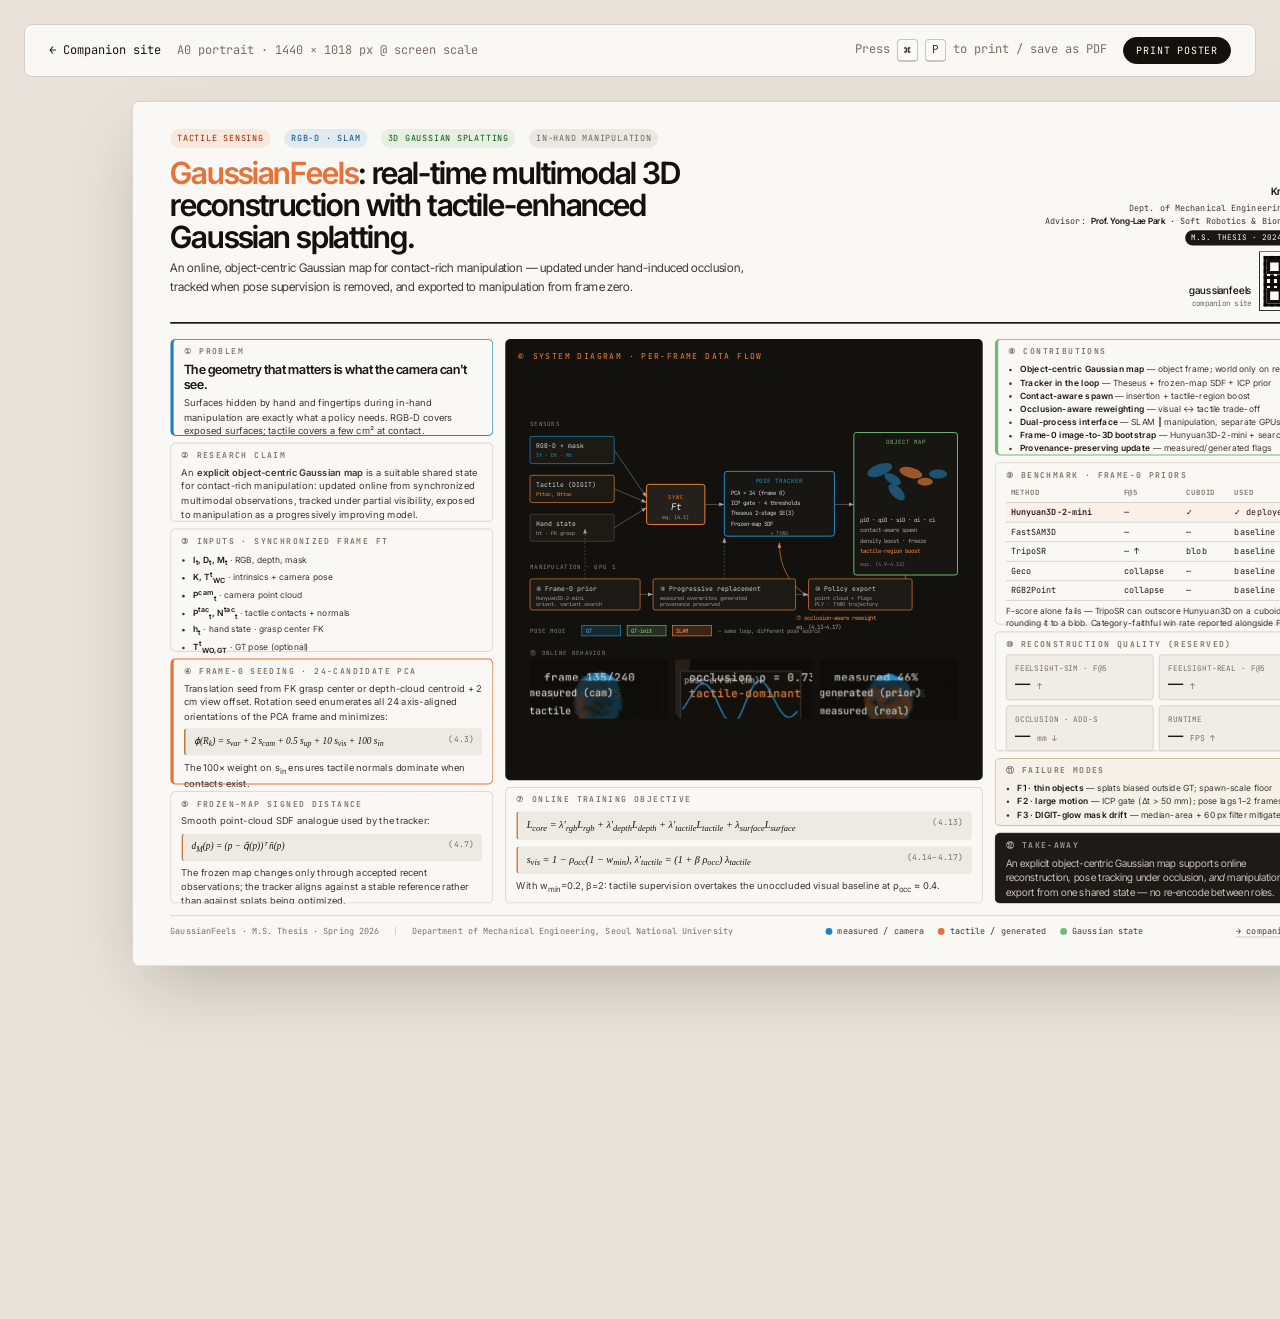
==== commit 79be271f: "fix: eliminate side black padding, fix poster contrast styles.css: - Remove bad max-width:1200px fro" ====
--- a/poster.html
+++ b/poster.html
@@ -9,24 +9,24 @@
   <link href="https://fonts.googleapis.com/css2?family=Inter:wght@400;500;600&family=Inter+Tight:wght@400;500;600;700&family=JetBrains+Mono:wght@400;500&display=swap" rel="stylesheet" />
   <link rel="stylesheet" href="styles.css" />
   <style>
-    body { background: oklch(0.93 0.008 80); }
+    body { background: #e8e2da; }
     .poster-wrap {
-      max-width: 1480px; margin: 32px auto; padding: 24px;
+      width: 100%; margin: 0; padding: 24px; box-sizing: border-box;
     }
     .poster-toolbar {
       display: flex; justify-content: space-between; align-items: center;
-      margin-bottom: 24px; padding: 12px 24px; background: var(--bg);
-      border: 1px solid var(--rule); border-radius: 8px;
+      margin-bottom: 24px; padding: 12px 24px; background: #faf8f5;
+      border: 1px solid #d5cfc8; border-radius: 8px;
       font-family: var(--mono); font-size: 12px;
     }
     .poster-toolbar .left { display: flex; gap: 16px; align-items: center; }
-    .poster-toolbar a { color: var(--ink); text-decoration: none; }
-    .poster-toolbar .meta { color: var(--ink-3); }
+    .poster-toolbar a { color: #1a1714; text-decoration: none; }
+    .poster-toolbar .meta { color: #7a6f64; }
 
     .poster {
       width: 1440px; height: 1018px; /* A0 portrait-ish 16:11 ratio for screen */
-      background: var(--bg);
-      border: 1px solid var(--rule);
+      background: #faf8f5;
+      border: 1px solid #d5cfc8;
       border-radius: 8px;
       box-shadow: 0 30px 80px -20px oklch(0.2 0.01 80 / 0.25);
       padding: 32px 44px;
@@ -50,7 +50,7 @@
       display: grid; grid-template-columns: 1fr auto;
       gap: 28px; align-items: end;
       padding-bottom: 14px;
-      border-bottom: 2px solid var(--ink);
+      border-bottom: 2px solid #1a1714;
     }
     .poster-head h1 {
       font-size: 36px; line-height: 1.04; letter-spacing: -0.03em; margin: 0;
@@ -59,15 +59,15 @@
     .poster-head h1 .accent { color: var(--tactile); }
     .poster-head .deck {
       font-family: var(--serif); font-weight: 400;
-      font-size: 14px; color: var(--ink-2); margin-top: 6px; max-width: 90ch;
+      font-size: 14px; color: #3d3530; margin-top: 6px; max-width: 90ch;
     }
     .poster-head .badges { display: flex; gap: 8px; margin-top: 16px; flex-wrap: wrap; }
     .poster-head .meta {
-      font-family: var(--mono); font-size: 10px; color: var(--ink-2);
+      font-family: var(--mono); font-size: 10px; color: #3d3530;
       text-align: right; line-height: 1.55;
     }
-    .poster-head .meta strong { color: var(--ink); display: block; font-size: 12px; margin-bottom: 2px; font-family: var(--serif); font-weight: 600; letter-spacing: -0.01em; }
-    .poster-head .meta .id { display: inline-block; padding: 2px 7px; background: var(--ink); color: var(--bg); border-radius: 100px; font-size: 9px; letter-spacing: 0.1em; margin-top: 3px; }
+    .poster-head .meta strong { color: #1a1714; display: block; font-size: 12px; margin-bottom: 2px; font-family: var(--serif); font-weight: 600; letter-spacing: -0.01em; }
+    .poster-head .meta .id { display: inline-block; padding: 2px 7px; background: #1a1714; color: #faf8f5; border-radius: 100px; font-size: 9px; letter-spacing: 0.1em; margin-top: 3px; }
 
     /* Body grid */
     .poster-body {
@@ -79,8 +79,8 @@
     }
     .col-poster { display: flex; flex-direction: column; gap: 8px; min-height: 0; overflow: hidden; }
     .panel {
-      border: 1px solid var(--rule);
-      background: var(--bg);
+      border: 1px solid #d5cfc8;
+      background: #faf8f5;
       border-radius: 6px;
       padding: 9px 12px;
       display: flex; flex-direction: column; gap: 4px;
@@ -88,20 +88,20 @@
     }
     .panel h3 {
       font-size: 9.5px; letter-spacing: 0.16em; text-transform: uppercase;
-      font-family: var(--mono); font-weight: 500; color: var(--ink-3); margin: 0 0 2px;
+      font-family: var(--mono); font-weight: 600; color: #7a6f64; margin: 0 0 2px;
     }
     .panel h2 {
-      font-size: 15px; margin: 0; letter-spacing: -0.015em; line-height: 1.2;
-    }
-    .panel p { font-size: 11px; line-height: 1.45; color: var(--ink-2); margin: 0; max-width: none; }
-    .panel ul { margin: 2px 0 0; padding-left: 14px; font-size: 11px; line-height: 1.45; color: var(--ink-2); }
-    .panel ul li { margin-bottom: 1px; }
-    .panel ul li strong { color: var(--ink); }
-
-    .panel.dark { background: oklch(0.16 0.008 80); color: oklch(0.92 0.005 80); border-color: oklch(0.16 0.008 80); }
-    .panel.dark h2 { color: oklch(0.97 0.005 80); }
-    .panel.dark h3 { color: oklch(0.7 0.005 80); }
-    .panel.dark p { color: oklch(0.78 0.005 80); }
+      font-size: 15px; margin: 0; letter-spacing: -0.015em; line-height: 1.2; color: #1a1714;
+    }
+    .panel p { font-size: 11px; line-height: 1.5; color: #3d3530; margin: 0; max-width: none; }
+    .panel ul { margin: 2px 0 0; padding-left: 14px; font-size: 11px; line-height: 1.5; color: #3d3530; }
+    .panel ul li { margin-bottom: 2px; }
+    .panel ul li strong { color: #1a1714; }
+
+    .panel.dark { background: #1e1a17; color: #ede8e2; border-color: #1e1a17; }
+    .panel.dark h2 { color: #f5f1eb; }
+    .panel.dark h3 { color: #a89e94; }
+    .panel.dark p { color: #cdc5bb; font-size: 12px; }
 
     .panel.tactile { border-color: var(--tactile); border-width: 1px; border-left-width: 4px; }
     .panel.measure { border-color: var(--measure); border-width: 1px; border-left-width: 4px; }
@@ -114,26 +114,27 @@
     .stat {
       flex: 1 1 calc(50% - 6px);
       padding: 8px 10px;
-      background: var(--bg-2);
+      background: #f0ece6;
       border-radius: 4px;
-      border: 1px solid var(--rule);
-    }
-    .stat .k { font-family: var(--mono); font-size: 9px; letter-spacing: 0.08em; text-transform: uppercase; color: var(--ink-3); }
-    .stat .v { font-family: var(--serif); font-size: 18px; font-weight: 500; letter-spacing: -0.01em; line-height: 1.1; margin-top: 2px; }
-    .stat .v small { font-size: 9.5px; color: var(--ink-3); font-family: var(--mono); margin-left: 4px; font-weight: 400; }
+      border: 1px solid #d5cfc8;
+    }
+    .stat .k { font-family: var(--mono); font-size: 9px; letter-spacing: 0.08em; text-transform: uppercase; color: #7a6f64; }
+    .stat .v { font-family: var(--serif); font-size: 18px; font-weight: 500; letter-spacing: -0.01em; line-height: 1.1; margin-top: 2px; color: #1a1714; }
+    .stat .v small { font-size: 9.5px; color: #7a6f64; font-family: var(--mono); margin-left: 4px; font-weight: 400; }
 
     .eq {
       font-family: 'Latin Modern Math', 'Cambria Math', serif;
       font-style: italic;
       font-size: 11px;
       line-height: 1.5;
-      background: var(--bg-2);
+      background: #ede9e3;
       padding: 6px 10px;
       border-radius: 4px;
-      border-left: 2px solid var(--tactile);
+      border-left: 2px solid #c17c3a;
       margin: 2px 0;
-    }
-    .eq .num { float: right; color: var(--ink-3); font-family: var(--mono); font-style: normal; font-size: 9.5px; }
+      color: #1a1714;
+    }
+    .eq .num { float: right; color: #7a6f64; font-family: var(--mono); font-style: normal; font-size: 9.5px; }
 
     /* Center diagram panel */
     .center-diagram {
@@ -151,10 +152,10 @@
     .center-diagram svg { width: 100%; height: 100%; flex: 1; min-height: 0; }
 
     .results-table {
-      width: 100%; border-collapse: collapse; font-family: var(--mono); font-size: 10px;
-    }
-    .results-table th, .results-table td { padding: 3px 6px; border-bottom: 1px solid var(--rule); text-align: left; font-size: 10px; }
-    .results-table th { font-size: 8.5px; letter-spacing: 0.08em; text-transform: uppercase; color: var(--ink-3); font-weight: 500; }
+      width: 100%; border-collapse: collapse; font-family: var(--mono); font-size: 10px; color: #1a1714;
+    }
+    .results-table th, .results-table td { padding: 3px 6px; border-bottom: 1px solid #d5cfc8; text-align: left; font-size: 10px; }
+    .results-table th { font-size: 8.5px; letter-spacing: 0.08em; text-transform: uppercase; color: #7a6f64; font-weight: 600; }
 
     /* QR placeholder */
     .qr {
@@ -182,12 +183,12 @@
       grid-column: 1 / -1;
       display: flex; justify-content: space-between; gap: 16px;
       align-items: center; padding-top: 10px;
-      border-top: 1px solid var(--rule);
-      font-family: var(--mono); font-size: 10px; color: var(--ink-3);
+      border-top: 1px solid #d5cfc8;
+      font-family: var(--mono); font-size: 10px; color: #7a6f64;
     }
     .poster-foot .left { display: flex; gap: 16px; align-items: center; }
 
-    .legend-row { display: flex; gap: 16px; flex-wrap: wrap; align-items: center; font-family: var(--mono); font-size: 10px; color: var(--ink-2); }
+    .legend-row { display: flex; gap: 16px; flex-wrap: wrap; align-items: center; font-family: var(--mono); font-size: 10px; color: #3d3530; }
     .legend-row .dot { display: inline-block; width: 8px; height: 8px; border-radius: 50%; margin-right: 6px; vertical-align: middle; }
 
     @media (max-width: 1500px) {
@@ -516,7 +517,7 @@
           </div>
         </div>
 
-        <div class="panel" style="background: oklch(0.96 0.008 60);">
+        <div class="panel" style="background: #f5f0e8; border-color: #c8b899;">
           <h3>⑪ Failure modes</h3>
           <ul style="font-size:10px; line-height:1.35;">
             <li><strong>F1 · thin objects</strong> — splats biased outside GT; spawn-scale floor</li>
@@ -547,7 +548,7 @@
           </span>
         </div>
         <div>
-          <a href="index.html" style="color:var(--ink);">→ companion site</a>
+          <a href="index.html" style="color:#3d3530;">→ companion site</a>
         </div>
       </div>
 
--- a/styles.css
+++ b/styles.css
@@ -41,7 +41,7 @@
 }
 
 * { box-sizing: border-box; }
-html, body { margin: 0; padding: 0; }
+html, body { margin: 0; padding: 0; width: 100%; min-height: 100vh; overflow-x: hidden; }
 body {
   font-family: var(--sans);
   font-size: 16px;
@@ -71,7 +71,7 @@
 strong { font-weight: 600; }
 
 /* ========== Layout ========== */
-.shell { display: grid; grid-template-columns: 240px 1fr; max-width: 1440px; margin: 0 auto; }
+.shell { display: grid; grid-template-columns: 240px 1fr; width: 100%; min-height: 100vh; }
 
 aside.nav {
   position: sticky; top: 0; align-self: start;
@@ -99,11 +99,11 @@
 .aside-foot { margin-top: auto; font-size: 11px; color: var(--ink-3); font-family: var(--mono); line-height: 1.6; }
 .aside-foot a { color: var(--ink-3); }
 
-main { min-width: 0; }
+main { min-width: 0; width: 100%; }
 
 section { padding: 96px 64px; border-bottom: 1px solid var(--rule); position: relative; }
 section.tight { padding: 64px 64px; }
-section.dark { background: var(--dark-panel); color: var(--dark-panel-ink); border-bottom: none; }
+section.dark { background: var(--dark-panel); color: var(--dark-panel-ink); border-bottom: none; margin-left: 0; margin-right: 0; }
 section.dark h1, section.dark h2, section.dark h3 { color: var(--dark-panel-ink); }
 section.dark h4 { color: var(--dark-panel-ink-3); }
 section.dark p { color: var(--dark-panel-ink-2); }
@@ -145,7 +145,7 @@
 
 .hero-canvas {
   position: absolute; top: 0; right: 0; width: 48%; height: 100%;
-  pointer-events: none; opacity: 0.9;
+  pointer-events: none; opacity: 0.9; background: transparent;
 }
 
 /* ========== Figures and inserts ========== */
@@ -332,3 +332,58 @@
   .section-head { grid-template-columns: 1fr; gap: 8px; }
   .section-head .num { padding-top: 0; }
 }
+
+/* ========== Responsive — tablet (≤900px) ========== */
+@media (max-width: 900px) {
+  .shell { grid-template-columns: 1fr; }
+  aside.nav {
+    position: relative; height: auto;
+    border-right: none; border-bottom: 1px solid var(--rule);
+    padding: 20px 24px;
+    flex-direction: row; flex-wrap: wrap; align-items: flex-start; gap: 16px;
+  }
+  .brand { flex: 1 1 200px; }
+  .toc { flex: 2 1 300px; flex-direction: row; flex-wrap: wrap; gap: 4px; }
+  .toc-group { margin-bottom: 0; }
+  .toc-group .group-title { display: none; }
+  .aside-foot { display: none; }
+  section, .hero { padding: 56px 32px; }
+  section.tight { padding: 40px 32px; }
+  figure.full { margin-left: -32px; margin-right: -32px; }
+  .hero-canvas { display: none; }
+  .section-head { grid-template-columns: 1fr; gap: 8px; }
+  .section-head .num { padding-top: 0; }
+  .video-grid { grid-template-columns: 1fr; }
+  .failure-grid { grid-template-columns: 1fr 1fr; }
+  .cards.c3, .cards.c4 { grid-template-columns: 1fr 1fr; }
+  .status-grid { grid-template-columns: 1fr; }
+}
+
+/* ========== Responsive — mobile (≤600px) ========== */
+@media (max-width: 600px) {
+  aside.nav { padding: 16px 20px; }
+  .toc { display: none; }
+  section, .hero { padding: 40px 20px; }
+  section.tight { padding: 32px 20px; }
+  footer.site { padding: 40px 20px; }
+  footer.site .row { flex-direction: column; gap: 24px; }
+  figure.full { margin-left: -20px; margin-right: -20px; }
+  h1 { font-size: clamp(28px, 8vw, 44px); }
+  h2 { font-size: clamp(22px, 5vw, 30px); }
+  .hero .deck { font-size: 17px; }
+  .hero-meta { flex-wrap: wrap; gap: 8px; }
+  .hero-byline { gap: 20px; }
+  .hero-byline .item .v { font-size: 14px; }
+  .cards.c2, .cards.c3, .cards.c4 { grid-template-columns: 1fr; }
+  .failure-grid { grid-template-columns: 1fr; }
+  .video-grid { grid-template-columns: 1fr; }
+  .status-grid { grid-template-columns: 1fr; }
+  .pipeline { padding: 24px 16px; }
+  .math-block { padding: 14px 16px; font-size: 14px; }
+  .thtable { font-size: 12px; }
+  .thtable th, .thtable td { padding: 8px 10px; }
+  /* Downloads card button stacks on small screens */
+  .card > div[style*="justify-content:space-between"] {
+    flex-direction: column; align-items: flex-start;
+  }
+}
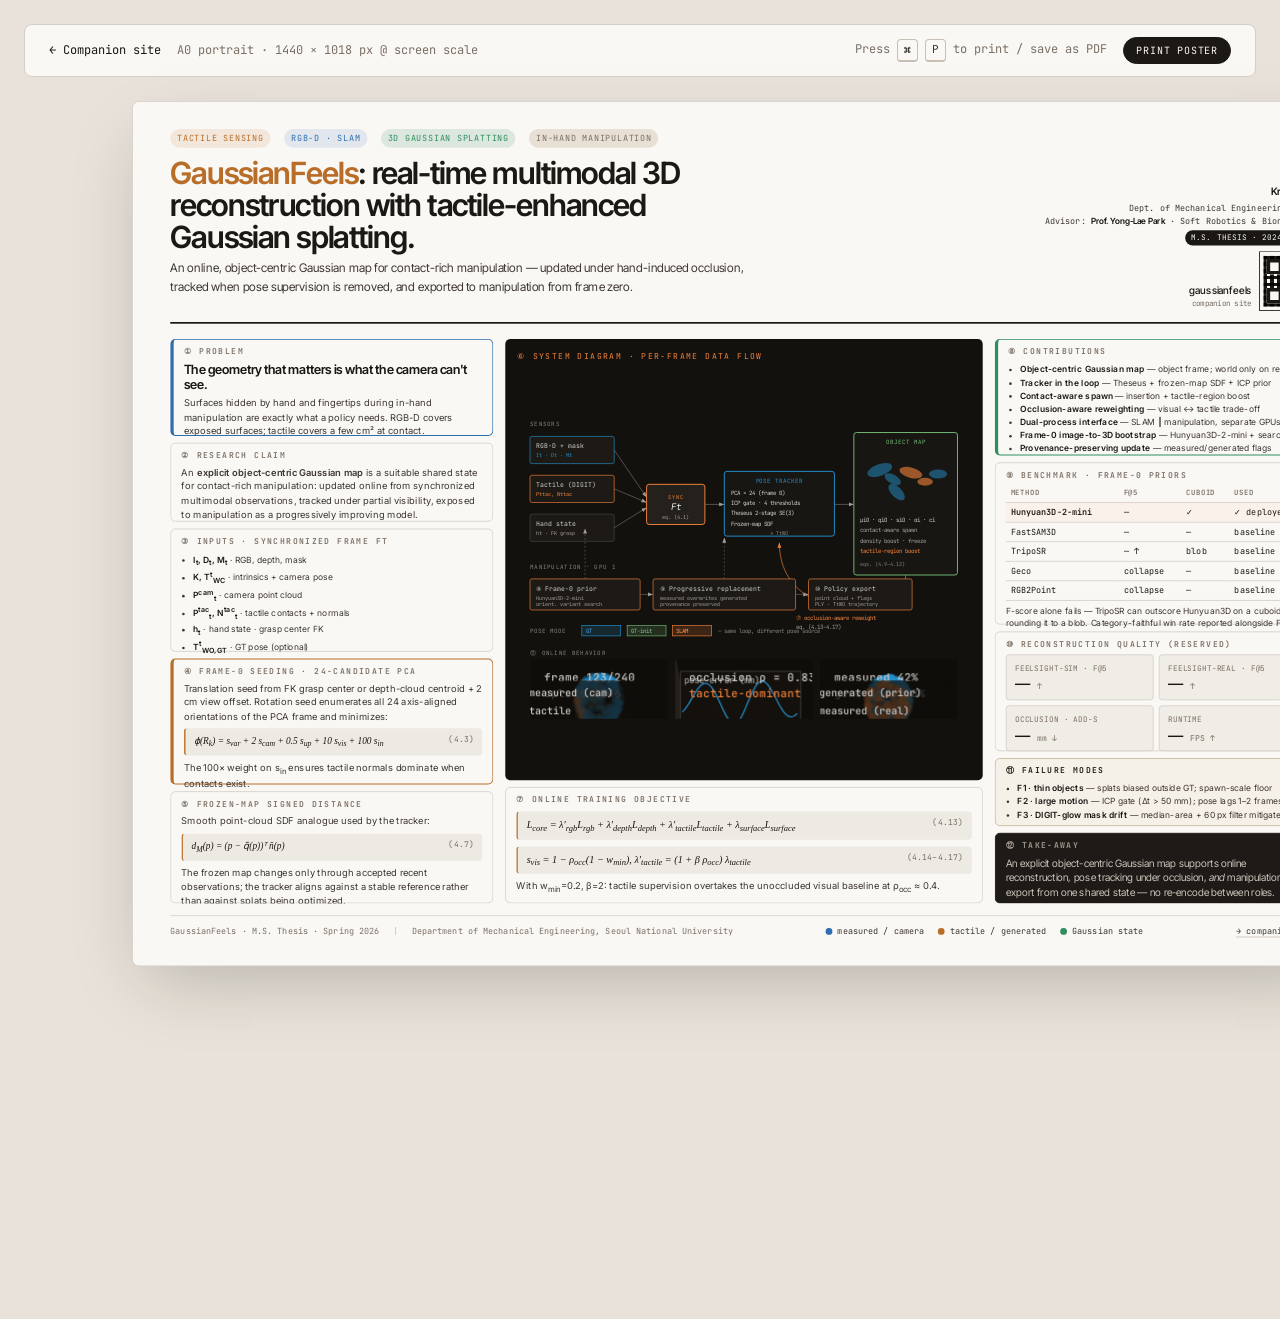
==== commit cf3ba121: "feat: light/dark mode toggle + layout and contrast fixes - Add sun/moon animated theme toggle button" ====
--- a/poster.html
+++ b/poster.html
@@ -517,12 +517,12 @@
           </div>
         </div>
 
-        <div class="panel" style="background: #f5f0e8; border-color: #c8b899;">
-          <h3>⑪ Failure modes</h3>
-          <ul style="font-size:10px; line-height:1.35;">
-            <li><strong>F1 · thin objects</strong> — splats biased outside GT; spawn-scale floor</li>
-            <li><strong>F2 · large motion</strong> — ICP gate (Δt &gt; 50 mm); pose lags 1–2 frames</li>
-            <li><strong>F3 · DIGIT-glow mask drift</strong> — median-area + 60 px filter mitigate</li>
+        <div class="panel" style="background: #f5f0e8; border-color: #c8b899; color: #3d3530;">
+          <h3 style="color: #1a1714;">⑪ Failure modes</h3>
+          <ul style="font-size:10px; line-height:1.35; color: #3d3530;">
+            <li><strong style="color: #1a1714;">F1 · thin objects</strong> — splats biased outside GT; spawn-scale floor</li>
+            <li><strong style="color: #1a1714;">F2 · large motion</strong> — ICP gate (Δt &gt; 50 mm); pose lags 1–2 frames</li>
+            <li><strong style="color: #1a1714;">F3 · DIGIT-glow mask drift</strong> — median-area + 60 px filter mitigate</li>
           </ul>
         </div>
 
--- a/styles.css
+++ b/styles.css
@@ -1,44 +1,54 @@
-/* GaussianFeels companion site — base styles */
+/* GaussianFeels companion site */
+
+/* ========== Light mode (default) ========== */
 :root {
-  --bg: oklch(0.985 0.005 80);
-  --bg-2: oklch(0.965 0.008 80);
-  --bg-3: oklch(0.93 0.01 80);
-  --ink: oklch(0.18 0.01 80);
-  --ink-2: oklch(0.32 0.008 80);
-  --ink-3: oklch(0.52 0.006 80);
-  --rule: oklch(0.88 0.008 80);
-  --rule-2: oklch(0.82 0.008 80);
-  --tactile: oklch(0.68 0.16 45);   /* warm orange — tactile / generated */
-  --measure: oklch(0.58 0.13 245);  /* cool blue — measured / camera */
-  --gauss:   oklch(0.72 0.12 145);  /* green accent — gaussian / contact */
-  --warn:    oklch(0.62 0.18 25);
+  --bg:              #faf8f5;
+  --bg-2:            #f2ece3;
+  --bg-3:            #e8e0d5;
+  --ink:             #1c1814;
+  --ink-2:           #3d3530;
+  --ink-3:           #7a6f64;
+  --rule:            #ddd7ce;
+  --rule-2:          #c8c0b5;
+  --tactile:         #b86e28;
+  --measure:         #2e6db0;
+  --gauss:           #2e8f5c;
+  --warn:            #b03020;
   --mono: 'JetBrains Mono', ui-monospace, SFMono-Regular, Menlo, monospace;
   --serif: 'Inter Tight', Inter, system-ui, sans-serif;
   --sans: Inter, system-ui, sans-serif;
-  --dark-panel: oklch(0.16 0.008 80);
-  --dark-panel-rule: oklch(0.25 0.008 80);
-  --dark-panel-ink: oklch(0.92 0.005 80);
-  --dark-panel-ink-2: oklch(0.78 0.005 80);
-  --dark-panel-ink-3: oklch(0.6 0.005 80);
-}
-
-@media (prefers-color-scheme: dark) {
-  :root {
-    --bg: oklch(0.14 0.008 80);
-    --bg-2: oklch(0.18 0.008 80);
-    --bg-3: oklch(0.22 0.01 80);
-    --ink: oklch(0.96 0.005 80);
-    --ink-2: oklch(0.82 0.005 80);
-    --ink-3: oklch(0.58 0.006 80);
-    --rule: oklch(0.26 0.008 80);
-    --rule-2: oklch(0.32 0.008 80);
-    --tactile: oklch(0.78 0.16 50);
-    --measure: oklch(0.72 0.13 245);
-    --gauss:   oklch(0.78 0.12 145);
-    --dark-panel: oklch(0.10 0.008 80);
-    --dark-panel-rule: oklch(0.22 0.008 80);
-  }
-}
+  --dark-panel:      #1e1a17;
+  --dark-panel-rule: #2e2a26;
+  --dark-panel-ink:  #ede8e2;
+  --dark-panel-ink-2:#c0b8b0;
+  --dark-panel-ink-3:#7a6f64;
+}
+
+/* ========== Dark mode ========== */
+[data-theme="dark"] {
+  --bg:              #131110;
+  --bg-2:            #1a1714;
+  --bg-3:            #221e1a;
+  --ink:             #ede8e2;
+  --ink-2:           #b8b0a8;
+  --ink-3:           #786e64;
+  --rule:            #2e2924;
+  --rule-2:          #3e3830;
+  --tactile:         #d98c45;
+  --measure:         #4d8fd4;
+  --gauss:           #4db87e;
+  --warn:            #e06050;
+  --dark-panel:      #0c0b09;
+  --dark-panel-rule: #1a1714;
+  --dark-panel-ink:  #ede8e2;
+  --dark-panel-ink-2:#b8b0a8;
+  --dark-panel-ink-3:#786e64;
+}
+
+/* Smooth theme transitions — only on colour-bearing properties */
+body, aside.nav, section, .hero, .card, .video-card,
+footer.site, .toc a, .btn, .math-block, .callout,
+.thtable td, .thtable th { transition: background-color 0.25s ease, color 0.2s ease, border-color 0.2s ease; }
 
 * { box-sizing: border-box; }
 html, body { margin: 0; padding: 0; width: 100%; min-height: 100vh; overflow-x: hidden; }
@@ -53,25 +63,29 @@
 }
 
 a { color: var(--ink); text-decoration: underline; text-decoration-color: var(--rule-2); text-underline-offset: 3px; text-decoration-thickness: 1px; }
-a:hover { text-decoration-color: var(--tactile); color: var(--ink); }
-
-::selection { background: oklch(0.88 0.12 50); color: var(--ink); }
+a:hover { text-decoration-color: var(--tactile); }
+
+::selection { background: #e8c89a; color: #1c1814; }
 
 h1, h2, h3, h4 { font-family: var(--serif); font-weight: 600; letter-spacing: -0.02em; line-height: 1.15; color: var(--ink); }
-h1 { font-size: clamp(40px, 6vw, 76px); letter-spacing: -0.035em; font-weight: 600; }
+h1 { font-size: clamp(40px, 6vw, 76px); letter-spacing: -0.035em; }
 h2 { font-size: clamp(28px, 3vw, 38px); margin: 0 0 12px; }
 h3 { font-size: 20px; margin: 0 0 8px; }
 h4 { font-size: 14px; text-transform: uppercase; letter-spacing: 0.12em; font-family: var(--mono); font-weight: 500; color: var(--ink-3); margin: 0 0 12px; }
 
 p { margin: 0 0 16px; text-wrap: pretty; max-width: 70ch; }
 small { font-size: 12px; color: var(--ink-3); }
-
 code, .mono { font-family: var(--mono); font-size: 0.92em; }
 em { font-style: italic; }
 strong { font-weight: 600; }
 
 /* ========== Layout ========== */
-.shell { display: grid; grid-template-columns: 240px 1fr; width: 100%; min-height: 100vh; }
+.shell {
+  display: grid;
+  grid-template-columns: 240px 1fr;
+  width: 100%;
+  min-height: 100vh;
+}
 
 aside.nav {
   position: sticky; top: 0; align-self: start;
@@ -82,7 +96,7 @@
 }
 .brand { display: flex; flex-direction: column; gap: 4px; }
 .brand .mark { display: flex; align-items: center; gap: 8px; font-family: var(--mono); font-size: 11px; letter-spacing: 0.15em; text-transform: uppercase; color: var(--ink-3); }
-.brand .mark .dot { width: 8px; height: 8px; border-radius: 50%; background: var(--tactile); box-shadow: 0 0 0 3px oklch(0.68 0.16 45 / 0.18); }
+.brand .mark .dot { width: 8px; height: 8px; border-radius: 50%; background: var(--tactile); box-shadow: 0 0 0 3px color-mix(in srgb, var(--tactile) 20%, transparent); }
 .brand .title { font-family: var(--serif); font-weight: 600; font-size: 18px; letter-spacing: -0.02em; }
 .brand .sub { font-size: 12px; color: var(--ink-3); font-family: var(--mono); }
 
@@ -90,25 +104,56 @@
 .toc a { display: flex; gap: 10px; padding: 6px 8px; border-radius: 4px; text-decoration: none; color: var(--ink-2); align-items: baseline; }
 .toc a:hover { background: var(--bg-2); color: var(--ink); }
 .toc a.active { background: var(--ink); color: var(--bg); }
-.toc a.active .num { color: oklch(0.85 0.05 50); }
+.toc a.active .num { color: var(--tactile); }
 .toc .num { color: var(--ink-3); width: 22px; flex-shrink: 0; }
-.toc .label { letter-spacing: 0.02em; }
 .toc-group { display: flex; flex-direction: column; gap: 2px; margin-bottom: 6px; }
 .toc-group .group-title { font-size: 10px; letter-spacing: 0.18em; text-transform: uppercase; color: var(--ink-3); padding: 8px 8px 4px; }
 
 .aside-foot { margin-top: auto; font-size: 11px; color: var(--ink-3); font-family: var(--mono); line-height: 1.6; }
+.aside-foot .theme-toggle { margin-bottom: 12px; }
 .aside-foot a { color: var(--ink-3); }
 
-main { min-width: 0; width: 100%; }
+/* ========== Theme toggle ========== */
+.theme-toggle {
+  display: flex; align-items: center; gap: 0;
+  background: var(--bg-2);
+  border: 1px solid var(--rule-2);
+  border-radius: 100px;
+  padding: 3px;
+  cursor: pointer;
+  width: 52px; height: 26px;
+  position: relative;
+  flex-shrink: 0;
+  transition: background 0.25s ease, border-color 0.25s ease;
+}
+.theme-toggle .knob {
+  position: absolute;
+  width: 20px; height: 20px;
+  border-radius: 50%;
+  background: var(--ink);
+  top: 2px; left: 2px;
+  display: flex; align-items: center; justify-content: center;
+  transition: transform 0.3s cubic-bezier(0.34, 1.56, 0.64, 1), background 0.25s ease;
+}
+[data-theme="dark"] .theme-toggle .knob { transform: translateX(26px); }
+.theme-toggle .knob svg { width: 11px; height: 11px; stroke: var(--bg); fill: none; stroke-width: 2; stroke-linecap: round; transition: opacity 0.2s ease; }
+.theme-toggle .knob .icon-sun  { position: absolute; }
+.theme-toggle .knob .icon-moon { position: absolute; }
+[data-theme="dark"]  .theme-toggle .knob .icon-sun  { opacity: 0; }
+[data-theme="light"] .theme-toggle .knob .icon-moon { opacity: 0; }
+[data-theme="dark"]  .theme-toggle .knob .icon-moon { opacity: 1; }
+[data-theme="light"] .theme-toggle .knob .icon-sun  { opacity: 1; }
+
+main { min-width: 0; }
 
 section { padding: 96px 64px; border-bottom: 1px solid var(--rule); position: relative; }
-section.tight { padding: 64px 64px; }
-section.dark { background: var(--dark-panel); color: var(--dark-panel-ink); border-bottom: none; margin-left: 0; margin-right: 0; }
+section.tight { padding: 64px; }
+section.dark { background: var(--dark-panel); color: var(--dark-panel-ink); border-bottom: none; }
 section.dark h1, section.dark h2, section.dark h3 { color: var(--dark-panel-ink); }
 section.dark h4 { color: var(--dark-panel-ink-3); }
 section.dark p { color: var(--dark-panel-ink-2); }
 section.dark .figcap { color: var(--dark-panel-ink-3); }
-section.dark .math-block { background: oklch(0.22 0.008 80); color: var(--dark-panel-ink); border-left-color: var(--tactile); }
+section.dark .math-block { background: #2a2420; color: var(--dark-panel-ink); border-left-color: var(--tactile); }
 section.dark .math-block .eq-num { color: var(--dark-panel-ink-3); }
 
 .section-head { display: grid; grid-template-columns: 80px 1fr; gap: 24px; align-items: baseline; margin-bottom: 48px; }
@@ -122,13 +167,13 @@
 .hero {
   padding: 80px 64px 96px;
   background:
-    radial-gradient(ellipse 800px 400px at 80% 20%, oklch(0.72 0.16 45 / 0.08), transparent),
-    radial-gradient(ellipse 600px 500px at 20% 90%, oklch(0.58 0.13 245 / 0.06), transparent),
+    radial-gradient(ellipse 700px 350px at 70% 20%, color-mix(in srgb, var(--tactile) 8%, transparent), transparent),
+    radial-gradient(ellipse 500px 400px at 15% 85%, color-mix(in srgb, var(--measure) 6%, transparent), transparent),
     var(--bg);
   position: relative;
   overflow: hidden;
 }
-.hero-meta { display: flex; gap: 16px; font-family: var(--mono); font-size: 11px; letter-spacing: 0.1em; text-transform: uppercase; color: var(--ink-3); margin-bottom: 32px; }
+.hero-meta { display: flex; gap: 16px; font-family: var(--mono); font-size: 11px; letter-spacing: 0.1em; text-transform: uppercase; color: var(--ink-3); margin-bottom: 32px; flex-wrap: wrap; }
 .hero-meta .pill { border: 1px solid var(--rule-2); padding: 4px 10px; border-radius: 100px; }
 .hero-meta .pill.live { border-color: var(--tactile); color: var(--tactile); }
 .hero-meta .pill.live::before { content: ''; display: inline-block; width: 6px; height: 6px; background: var(--tactile); border-radius: 50%; margin-right: 6px; vertical-align: middle; animation: pulse 1.6s ease-in-out infinite; }
@@ -148,21 +193,16 @@
   pointer-events: none; opacity: 0.9; background: transparent;
 }
 
-/* ========== Figures and inserts ========== */
+/* ========== Figures ========== */
 figure { margin: 32px 0; }
 figure.full { margin-left: -64px; margin-right: -64px; }
 .figcap { font-family: var(--mono); font-size: 11px; letter-spacing: 0.04em; color: var(--ink-3); margin-top: 12px; line-height: 1.6; max-width: 80ch; }
 .figcap .figlabel { color: var(--ink); font-weight: 500; }
 
-.frame {
-  border: 1px solid var(--rule);
-  background: var(--bg-2);
-  border-radius: 8px;
-  overflow: hidden;
-}
+.frame { border: 1px solid var(--rule); background: var(--bg-2); border-radius: 8px; overflow: hidden; }
 .frame.dark { background: var(--dark-panel); border-color: var(--dark-panel-rule); }
 
-/* ========== Cards / grids ========== */
+/* ========== Cards ========== */
 .cards { display: grid; gap: 16px; }
 .cards.c2 { grid-template-columns: 1fr 1fr; }
 .cards.c3 { grid-template-columns: repeat(3, 1fr); }
@@ -179,11 +219,10 @@
 .card .val .unit { font-size: 16px; color: var(--ink-3); margin-left: 4px; }
 .card p { font-size: 13px; color: var(--ink-2); margin: 4px 0 0; }
 
-/* tag */
 .tag { display: inline-flex; align-items: center; gap: 6px; padding: 3px 8px; border-radius: 100px; font-family: var(--mono); font-size: 10px; letter-spacing: 0.08em; text-transform: uppercase; }
-.tag.tactile { background: oklch(0.68 0.16 45 / 0.12); color: oklch(0.45 0.16 45); }
-.tag.measure { background: oklch(0.58 0.13 245 / 0.12); color: oklch(0.4 0.13 245); }
-.tag.gauss   { background: oklch(0.72 0.12 145 / 0.15); color: oklch(0.4 0.12 145); }
+.tag.tactile { background: color-mix(in srgb, var(--tactile) 12%, transparent); color: var(--tactile); }
+.tag.measure { background: color-mix(in srgb, var(--measure) 12%, transparent); color: var(--measure); }
+.tag.gauss   { background: color-mix(in srgb, var(--gauss)   15%, transparent); color: var(--gauss); }
 .tag.muted   { background: var(--bg-3); color: var(--ink-3); }
 
 /* ========== Tables ========== */
@@ -191,15 +230,11 @@
 .thtable th, .thtable td { text-align: left; padding: 12px 16px; border-bottom: 1px solid var(--rule); vertical-align: top; }
 .thtable thead th { font-size: 10px; letter-spacing: 0.15em; text-transform: uppercase; color: var(--ink-3); border-bottom: 1px solid var(--rule-2); font-weight: 500; }
 .thtable tbody tr:hover { background: var(--bg-2); }
-.thtable td.num { font-variant-numeric: tabular-nums; }
 
 /* ========== Math ========== */
-.math {
-  font-family: 'Latin Modern Math', 'Cambria Math', 'STIX Two Math', serif;
-  font-style: italic;
-}
+.math { font-family: 'Latin Modern Math', 'Cambria Math', serif; font-style: italic; }
 .math-block {
-  font-family: 'Latin Modern Math', 'Cambria Math', 'STIX Two Math', serif;
+  font-family: 'Latin Modern Math', 'Cambria Math', serif;
   background: var(--bg-2);
   border-left: 2px solid var(--tactile);
   padding: 20px 24px;
@@ -211,7 +246,7 @@
 }
 .math-block .eq-num { float: right; color: var(--ink-3); font-family: var(--mono); font-style: normal; font-size: 13px; }
 
-/* ========== Pipeline diagram ========== */
+/* ========== Pipeline ========== */
 .pipeline { padding: 48px; background: var(--bg-2); border-radius: 8px; border: 1px solid var(--rule); }
 .pipeline svg { width: 100%; height: auto; display: block; }
 
@@ -220,8 +255,7 @@
 .video-card {
   background: var(--dark-panel);
   color: var(--dark-panel-ink);
-  border-radius: 8px;
-  overflow: hidden;
+  border-radius: 8px; overflow: hidden;
   border: 1px solid var(--dark-panel-rule);
   position: relative;
 }
@@ -231,31 +265,22 @@
 .video-card .meta h3 { font-size: 16px; color: var(--dark-panel-ink); margin: 0 0 4px; }
 .video-card .meta p { font-size: 12px; color: var(--dark-panel-ink-3); margin: 0; font-family: var(--mono); }
 .video-card .meta .play { background: var(--tactile); color: white; border: none; border-radius: 100px; padding: 6px 12px; font-family: var(--mono); font-size: 10px; letter-spacing: 0.1em; text-transform: uppercase; cursor: pointer; flex-shrink: 0; }
-.video-card .meta .play:hover { filter: brightness(1.05); }
-.video-card .scrubber { height: 3px; background: oklch(0.25 0.008 80); position: relative; cursor: pointer; }
+.video-card .scrubber { height: 3px; background: #2e2924; position: relative; cursor: pointer; }
 .video-card .scrubber .fill { height: 100%; background: var(--tactile); width: 0%; transition: width 0.1s linear; }
 
-/* Replaceable media slot — drop in <img>, <video>, or leave the canvas placeholder */
 .media-slot { position: relative; width: 100%; height: 100%; }
 .media-slot[data-state="placeholder"]::after {
   content: 'PLACEHOLDER · drop final media here';
   position: absolute; top: 8px; right: 8px;
   font-family: var(--mono); font-size: 9px; letter-spacing: 0.12em;
-  color: oklch(0.85 0.005 80 / 0.55);
-  background: oklch(0 0 0 / 0.35); padding: 3px 8px; border-radius: 100px;
+  color: rgba(237, 232, 226, 0.5);
+  background: rgba(0,0,0,0.35); padding: 3px 8px; border-radius: 100px;
   pointer-events: none;
 }
-.failure .vis .media-slot[data-state="placeholder"]::after,
-.failure-grid .media-slot[data-state="placeholder"]::after { font-size: 8px; }
 
 /* ========== Failure cases ========== */
 .failure-grid { display: grid; grid-template-columns: repeat(3, 1fr); gap: 20px; }
-.failure {
-  border: 1px solid var(--rule);
-  background: var(--bg);
-  border-radius: 8px;
-  overflow: hidden;
-}
+.failure { border: 1px solid var(--rule); background: var(--bg); border-radius: 8px; overflow: hidden; }
 .failure .top { padding: 16px 20px; display: flex; justify-content: space-between; align-items: center; border-bottom: 1px solid var(--rule); }
 .failure .top h3 { font-size: 14px; margin: 0; font-family: var(--mono); font-weight: 500; }
 .failure .vis { aspect-ratio: 4/3; background: var(--dark-panel); position: relative; overflow: hidden; }
@@ -270,24 +295,22 @@
 .tl-item { position: relative; padding-left: 32px; padding-bottom: 24px; }
 .tl-item::before { content: ''; position: absolute; left: 4px; top: 6px; width: 8px; height: 8px; border-radius: 50%; background: var(--bg); border: 1px solid var(--rule-2); }
 .tl-item.done::before { background: var(--gauss); border-color: var(--gauss); }
-.tl-item.active::before { background: var(--tactile); border-color: var(--tactile); box-shadow: 0 0 0 4px oklch(0.68 0.16 45 / 0.18); }
+.tl-item.active::before { background: var(--tactile); border-color: var(--tactile); box-shadow: 0 0 0 4px color-mix(in srgb, var(--tactile) 20%, transparent); }
 .tl-item .when { font-family: var(--mono); font-size: 10px; letter-spacing: 0.1em; text-transform: uppercase; color: var(--ink-3); }
-.tl-item h4 { margin: 4px 0 4px; font-family: var(--serif); text-transform: none; letter-spacing: -0.01em; font-size: 16px; color: var(--ink); }
+.tl-item h4 { margin: 4px 0; font-family: var(--serif); text-transform: none; letter-spacing: -0.01em; font-size: 16px; color: var(--ink); }
 .tl-item p { font-size: 13px; color: var(--ink-2); margin: 0; }
 
-.progress {
-  background: var(--bg-2); border: 1px solid var(--rule); padding: 24px; border-radius: 8px;
-}
+.progress { background: var(--bg-2); border: 1px solid var(--rule); padding: 24px; border-radius: 8px; }
 .progress .row { display: flex; justify-content: space-between; padding: 8px 0; border-bottom: 1px dashed var(--rule); font-family: var(--mono); font-size: 12px; }
 .progress .row:last-child { border-bottom: none; }
 .progress .row .k { color: var(--ink-2); }
 .progress .row .v { color: var(--ink); font-variant-numeric: tabular-nums; }
 .bar { height: 6px; background: var(--bg-3); border-radius: 100px; overflow: hidden; margin-top: 4px; }
-.bar .fill { height: 100%; background: linear-gradient(90deg, var(--tactile), oklch(0.78 0.14 60)); border-radius: 100px; }
+.bar .fill { height: 100%; background: linear-gradient(90deg, var(--tactile), color-mix(in srgb, var(--tactile) 70%, #f0b060)); border-radius: 100px; }
 
 /* ========== Buttons ========== */
 .btn { display: inline-flex; align-items: center; gap: 8px; padding: 10px 16px; border-radius: 100px; border: 1px solid var(--ink); background: var(--ink); color: var(--bg); font-family: var(--mono); font-size: 12px; letter-spacing: 0.08em; text-transform: uppercase; cursor: pointer; text-decoration: none; }
-.btn:hover { filter: brightness(0.92); color: var(--bg); text-decoration: none; }
+.btn:hover { opacity: 0.88; color: var(--bg); text-decoration: none; }
 .btn.ghost { background: transparent; color: var(--ink); }
 .btn.ghost:hover { background: var(--ink); color: var(--bg); }
 .btn .arrow { transition: transform 0.2s; }
@@ -305,26 +328,18 @@
 footer.site h4 { color: var(--dark-panel-ink); margin-bottom: 12px; }
 
 /* ========== Utility ========== */
-.kbd {
-  display: inline-block; padding: 1px 6px; font-family: var(--mono); font-size: 11px;
-  border: 1px solid var(--rule-2); border-bottom-width: 2px; border-radius: 4px;
-  background: var(--bg); color: var(--ink-2);
-}
-
+.kbd { display: inline-block; padding: 1px 6px; font-family: var(--mono); font-size: 11px; border: 1px solid var(--rule-2); border-bottom-width: 2px; border-radius: 4px; background: var(--bg); color: var(--ink-2); }
 .divider { height: 1px; background: var(--rule); margin: 48px 0; }
-
-.callout {
-  border: 1px solid var(--rule-2); background: var(--bg-2);
-  padding: 20px 24px; border-radius: 6px; margin: 32px 0;
-}
+.callout { border: 1px solid var(--rule-2); background: var(--bg-2); padding: 20px 24px; border-radius: 6px; margin: 32px 0; }
 .callout .label { font-family: var(--mono); font-size: 10px; letter-spacing: 0.15em; text-transform: uppercase; color: var(--tactile); margin-bottom: 8px; }
 .callout p:last-child { margin-bottom: 0; }
 
-/* ========== Responsive (basic) ========== */
+/* ========== Responsive ≤1100px ========== */
 @media (max-width: 1100px) {
   .shell { grid-template-columns: 1fr; }
   aside.nav { position: relative; height: auto; border-right: none; border-bottom: 1px solid var(--rule); padding: 24px 32px; }
   section, .hero { padding: 64px 32px; }
+  section.tight { padding: 48px 32px; }
   figure.full { margin-left: -32px; margin-right: -32px; }
   .video-grid, .failure-grid, .cards.c3, .cards.c4, .status-grid { grid-template-columns: 1fr; }
   .cards.c2 { grid-template-columns: 1fr; }
@@ -333,57 +348,41 @@
   .section-head .num { padding-top: 0; }
 }
 
-/* ========== Responsive — tablet (≤900px) ========== */
+/* ========== Responsive ≤900px ========== */
 @media (max-width: 900px) {
-  .shell { grid-template-columns: 1fr; }
-  aside.nav {
-    position: relative; height: auto;
-    border-right: none; border-bottom: 1px solid var(--rule);
-    padding: 20px 24px;
-    flex-direction: row; flex-wrap: wrap; align-items: flex-start; gap: 16px;
-  }
-  .brand { flex: 1 1 200px; }
-  .toc { flex: 2 1 300px; flex-direction: row; flex-wrap: wrap; gap: 4px; }
+  aside.nav { flex-direction: row; flex-wrap: wrap; align-items: flex-start; gap: 12px; padding: 16px 24px; }
+  .brand { flex: 1 1 180px; }
+  .toc { flex: 2 1 280px; flex-direction: row; flex-wrap: wrap; gap: 4px; }
   .toc-group { margin-bottom: 0; }
   .toc-group .group-title { display: none; }
   .aside-foot { display: none; }
-  section, .hero { padding: 56px 32px; }
-  section.tight { padding: 40px 32px; }
-  figure.full { margin-left: -32px; margin-right: -32px; }
-  .hero-canvas { display: none; }
-  .section-head { grid-template-columns: 1fr; gap: 8px; }
-  .section-head .num { padding-top: 0; }
-  .video-grid { grid-template-columns: 1fr; }
+  section, .hero { padding: 48px 28px; }
+  section.tight { padding: 36px 28px; }
+  figure.full { margin-left: -28px; margin-right: -28px; }
   .failure-grid { grid-template-columns: 1fr 1fr; }
   .cards.c3, .cards.c4 { grid-template-columns: 1fr 1fr; }
-  .status-grid { grid-template-columns: 1fr; }
-}
-
-/* ========== Responsive — mobile (≤600px) ========== */
+}
+
+/* ========== Responsive ≤600px ========== */
 @media (max-width: 600px) {
-  aside.nav { padding: 16px 20px; }
+  aside.nav { padding: 14px 16px; }
   .toc { display: none; }
-  section, .hero { padding: 40px 20px; }
-  section.tight { padding: 32px 20px; }
-  footer.site { padding: 40px 20px; }
+  section, .hero { padding: 36px 18px; }
+  section.tight { padding: 28px 18px; }
+  footer.site { padding: 36px 18px; }
   footer.site .row { flex-direction: column; gap: 24px; }
-  figure.full { margin-left: -20px; margin-right: -20px; }
-  h1 { font-size: clamp(28px, 8vw, 44px); }
-  h2 { font-size: clamp(22px, 5vw, 30px); }
+  figure.full { margin-left: -18px; margin-right: -18px; }
+  h1 { font-size: clamp(26px, 8vw, 42px); }
+  h2 { font-size: clamp(20px, 5vw, 28px); }
   .hero .deck { font-size: 17px; }
-  .hero-meta { flex-wrap: wrap; gap: 8px; }
   .hero-byline { gap: 20px; }
-  .hero-byline .item .v { font-size: 14px; }
   .cards.c2, .cards.c3, .cards.c4 { grid-template-columns: 1fr; }
   .failure-grid { grid-template-columns: 1fr; }
   .video-grid { grid-template-columns: 1fr; }
   .status-grid { grid-template-columns: 1fr; }
-  .pipeline { padding: 24px 16px; }
+  .pipeline { padding: 20px 14px; }
   .math-block { padding: 14px 16px; font-size: 14px; }
   .thtable { font-size: 12px; }
   .thtable th, .thtable td { padding: 8px 10px; }
-  /* Downloads card button stacks on small screens */
-  .card > div[style*="justify-content:space-between"] {
-    flex-direction: column; align-items: flex-start;
-  }
-}
+  .card > div[style*="justify-content:space-between"] { flex-direction: column; align-items: flex-start; }
+}
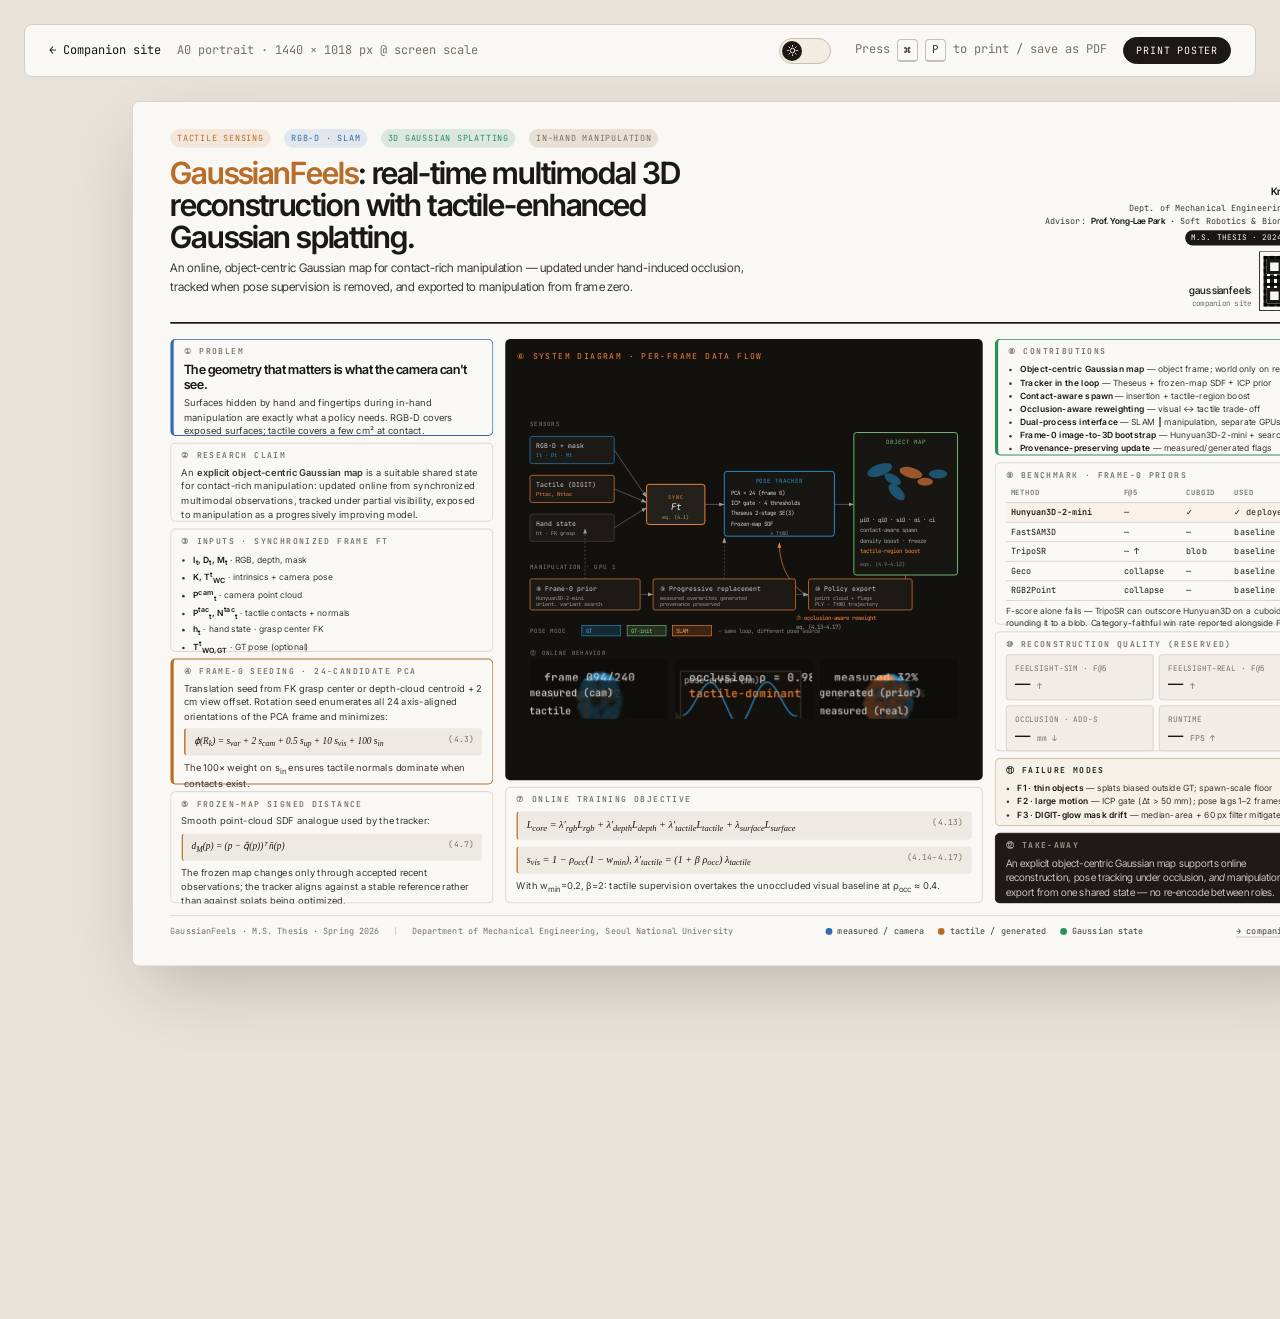
==== commit 8acc6479: "fix: remove v0.9, drop Live build pill, fix ToC active, add poster dark mode - Brand mark: "Gaussian" ====
--- a/poster.html
+++ b/poster.html
@@ -8,6 +8,7 @@
   <link rel="preconnect" href="https://fonts.gstatic.com" crossorigin />
   <link href="https://fonts.googleapis.com/css2?family=Inter:wght@400;500;600&family=Inter+Tight:wght@400;500;600;700&family=JetBrains+Mono:wght@400;500&display=swap" rel="stylesheet" />
   <link rel="stylesheet" href="styles.css" />
+  <script>document.documentElement.setAttribute('data-theme', localStorage.getItem('gf-theme') || 'light');</script>
   <style>
     body { background: #e8e2da; }
     .poster-wrap {
@@ -201,6 +202,23 @@
     @media (max-width: 1000px) {
       .poster { transform: scale(0.55); }
     }
+    [data-theme="dark"] body { background: #131110; }
+    [data-theme="dark"] .poster-toolbar { background: #1a1714; border-color: #2e2924; }
+    [data-theme="dark"] .poster-toolbar a { color: #ede8e2; }
+    [data-theme="dark"] .poster-toolbar .meta { color: #786e64; }
+    [data-theme="dark"] .poster {
+      background: #1a1714; border-color: #2e2924;
+      box-shadow: 0 30px 80px -20px rgba(0,0,0,0.5);
+    }
+    [data-theme="dark"] .poster h1, [data-theme="dark"] .poster h2,
+    [data-theme="dark"] .poster h3, [data-theme="dark"] .poster h4 { color: #ede8e2; }
+    [data-theme="dark"] .panel { background: #221e1a !important; border-color: #2e2924 !important; }
+    [data-theme="dark"] .panel h3 { color: #ede8e2 !important; }
+    [data-theme="dark"] .panel p, [data-theme="dark"] .panel li, [data-theme="dark"] .panel div { color: #b8b0a8 !important; }
+    [data-theme="dark"] .panel strong { color: #ede8e2 !important; }
+    [data-theme="dark"] .panel .stat { background: #1a1714; }
+    [data-theme="dark"] .panel .eq { background: #221e1a; border-left-color: #c17c3a; }
+    [data-theme="dark"] .poster .kbd { background: #2e2924; color: #b8b0a8; border-color: #3e3830; }
   </style>
 </head>
 <body>
@@ -212,6 +230,12 @@
       <span class="meta">A0 portrait · 1440 × 1018 px @ screen scale</span>
     </div>
     <div class="left">
+      <button class="theme-toggle" id="theme-toggle" title="Toggle light / dark mode" aria-label="Toggle light / dark mode" style="margin-right:8px;">
+        <span class="knob">
+          <svg class="icon-sun" viewBox="0 0 24 24" fill="none" stroke="currentColor" stroke-width="2" stroke-linecap="round" stroke-linejoin="round"><circle cx="12" cy="12" r="5"/><line x1="12" y1="1" x2="12" y2="3"/><line x1="12" y1="21" x2="12" y2="23"/><line x1="4.22" y1="4.22" x2="5.64" y2="5.64"/><line x1="18.36" y1="18.36" x2="19.78" y2="19.78"/><line x1="1" y1="12" x2="3" y2="12"/><line x1="21" y1="12" x2="23" y2="12"/><line x1="4.22" y1="19.78" x2="5.64" y2="18.36"/><line x1="18.36" y1="5.64" x2="19.78" y2="4.22"/></svg>
+          <svg class="icon-moon" viewBox="0 0 24 24" fill="none" stroke="currentColor" stroke-width="2" stroke-linecap="round" stroke-linejoin="round"><path d="M21 12.79A9 9 0 1 1 11.21 3 7 7 0 0 0 21 12.79z"/></svg>
+        </span>
+      </button>
       <span class="meta">Press <span class="kbd">⌘</span> <span class="kbd">P</span> to print / save as PDF</span>
       <button class="btn" onclick="window.print()" style="font-size:10px; padding:6px 12px;">Print poster</button>
     </div>
@@ -558,6 +582,19 @@
 
 <script src="viz.js"></script>
 <script>
+  (function() {
+    var btn = document.getElementById('theme-toggle');
+    if (btn) {
+      btn.addEventListener('click', function() {
+        var html = document.documentElement;
+        var next = html.getAttribute('data-theme') === 'dark' ? 'light' : 'dark';
+        html.setAttribute('data-theme', next);
+        localStorage.setItem('gf-theme', next);
+      });
+    }
+  })();
+</script>
+<script>
   GFViz.reconstruction(document.getElementById('mini-recon'), { seed: 12 });
   GFViz.poseTracking(document.getElementById('mini-pose'), { seed: 23 });
   GFViz.progReplace(document.getElementById('mini-prog'), { seed: 41 });
--- a/styles.css
+++ b/styles.css
@@ -51,7 +51,7 @@
 .thtable td, .thtable th { transition: background-color 0.25s ease, color 0.2s ease, border-color 0.2s ease; }
 
 * { box-sizing: border-box; }
-html, body { margin: 0; padding: 0; width: 100%; min-height: 100vh; overflow-x: hidden; }
+html, body { margin: 0; padding: 0; width: 100%; min-height: 100vh; overflow-x: clip; }
 body {
   font-family: var(--sans);
   font-size: 16px;
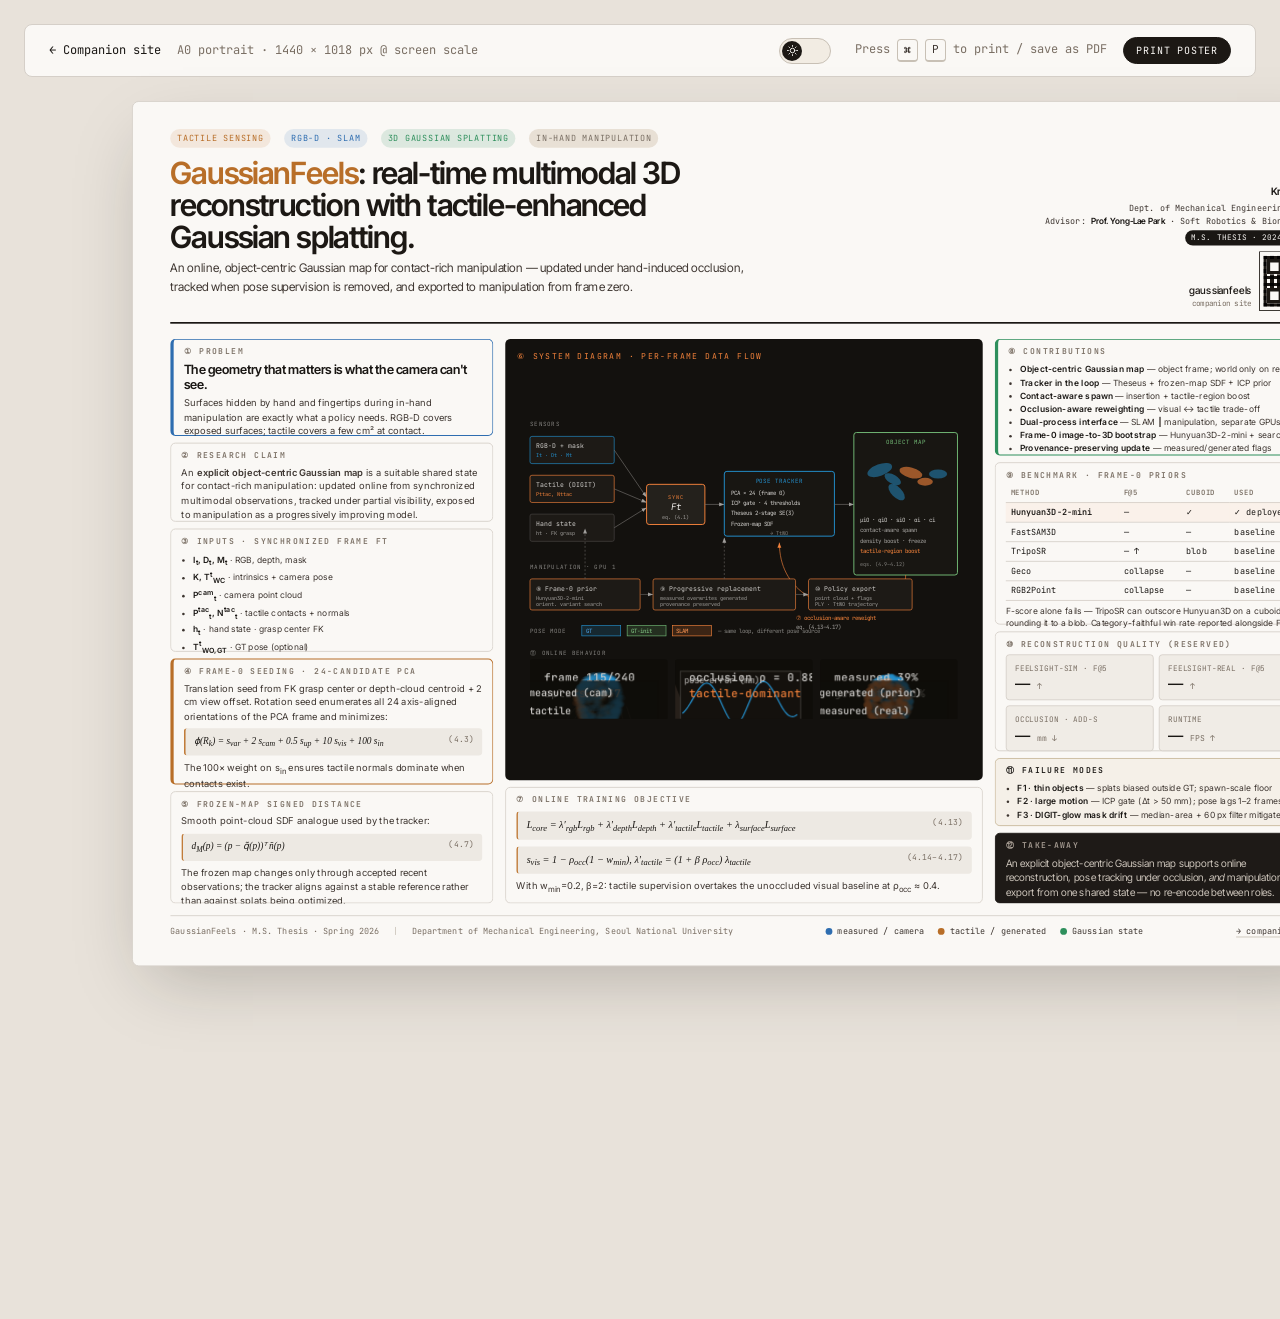
==== commit c4200480: "fix: brand, home highlight, poster dark mode, color alignment - Brand: single "GaussianFeels" in bol" ====
--- a/poster.html
+++ b/poster.html
@@ -202,6 +202,7 @@
     @media (max-width: 1000px) {
       .poster { transform: scale(0.55); }
     }
+    /* ---- dark mode overrides ---- */
     [data-theme="dark"] body { background: #131110; }
     [data-theme="dark"] .poster-toolbar { background: #1a1714; border-color: #2e2924; }
     [data-theme="dark"] .poster-toolbar a { color: #ede8e2; }
@@ -212,12 +213,31 @@
     }
     [data-theme="dark"] .poster h1, [data-theme="dark"] .poster h2,
     [data-theme="dark"] .poster h3, [data-theme="dark"] .poster h4 { color: #ede8e2; }
+    /* panels */
     [data-theme="dark"] .panel { background: #221e1a !important; border-color: #2e2924 !important; }
-    [data-theme="dark"] .panel h3 { color: #ede8e2 !important; }
-    [data-theme="dark"] .panel p, [data-theme="dark"] .panel li, [data-theme="dark"] .panel div { color: #b8b0a8 !important; }
+    [data-theme="dark"] .panel h2 { color: #ede8e2 !important; }
+    [data-theme="dark"] .panel h3 { color: #a89e94 !important; }
+    [data-theme="dark"] .panel p, [data-theme="dark"] .panel li,
+    [data-theme="dark"] .panel ul, [data-theme="dark"] .panel div { color: #b8b0a8 !important; }
     [data-theme="dark"] .panel strong { color: #ede8e2 !important; }
-    [data-theme="dark"] .panel .stat { background: #1a1714; }
-    [data-theme="dark"] .panel .eq { background: #221e1a; border-left-color: #c17c3a; }
+    [data-theme="dark"] .panel.dark { background: #0c0b09 !important; }
+    [data-theme="dark"] .panel.dark p { color: #b8b0a8 !important; }
+    /* stat boxes */
+    [data-theme="dark"] .stat { background: #1a1714; border-color: #2e2924; }
+    [data-theme="dark"] .stat .k { color: #786e64; }
+    [data-theme="dark"] .stat .v { color: #ede8e2; }
+    [data-theme="dark"] .stat .v small { color: #786e64; }
+    /* equation blocks */
+    [data-theme="dark"] .eq { background: #1a1714; color: #ede8e2; border-left-color: #d98c45; }
+    [data-theme="dark"] .eq .num { color: #786e64; }
+    /* table */
+    [data-theme="dark"] .results-table { color: #ede8e2; }
+    [data-theme="dark"] .results-table th { color: #a89e94; }
+    [data-theme="dark"] .results-table th, [data-theme="dark"] .results-table td { border-bottom-color: #2e2924; }
+    /* footer */
+    [data-theme="dark"] .poster-foot { color: #786e64; border-top-color: #2e2924; }
+    [data-theme="dark"] .legend-row { color: #b8b0a8; }
+    [data-theme="dark"] .poster-foot a { color: #ede8e2 !important; }
     [data-theme="dark"] .poster .kbd { background: #2e2924; color: #b8b0a8; border-color: #3e3830; }
   </style>
 </head>
--- a/styles.css
+++ b/styles.css
@@ -94,11 +94,10 @@
   display: flex; flex-direction: column; gap: 24px;
   overflow-y: auto;
 }
-.brand { display: flex; flex-direction: column; gap: 4px; }
-.brand .mark { display: flex; align-items: center; gap: 8px; font-family: var(--mono); font-size: 11px; letter-spacing: 0.15em; text-transform: uppercase; color: var(--ink-3); }
-.brand .mark .dot { width: 8px; height: 8px; border-radius: 50%; background: var(--tactile); box-shadow: 0 0 0 3px color-mix(in srgb, var(--tactile) 20%, transparent); }
-.brand .title { font-family: var(--serif); font-weight: 600; font-size: 18px; letter-spacing: -0.02em; }
-.brand .sub { font-size: 12px; color: var(--ink-3); font-family: var(--mono); }
+.brand { display: flex; flex-direction: column; gap: 6px; }
+.brand .title { font-family: var(--serif); font-weight: 700; font-size: 22px; letter-spacing: -0.03em; }
+.brand .subtitle { font-size: 12px; color: var(--ink-2); font-family: var(--serif); line-height: 1.4; }
+.brand .sub { font-size: 11px; color: var(--ink-3); font-family: var(--mono); }
 
 .toc { display: flex; flex-direction: column; gap: 2px; font-family: var(--mono); font-size: 12px; }
 .toc a { display: flex; gap: 10px; padding: 6px 8px; border-radius: 4px; text-decoration: none; color: var(--ink-2); align-items: baseline; }
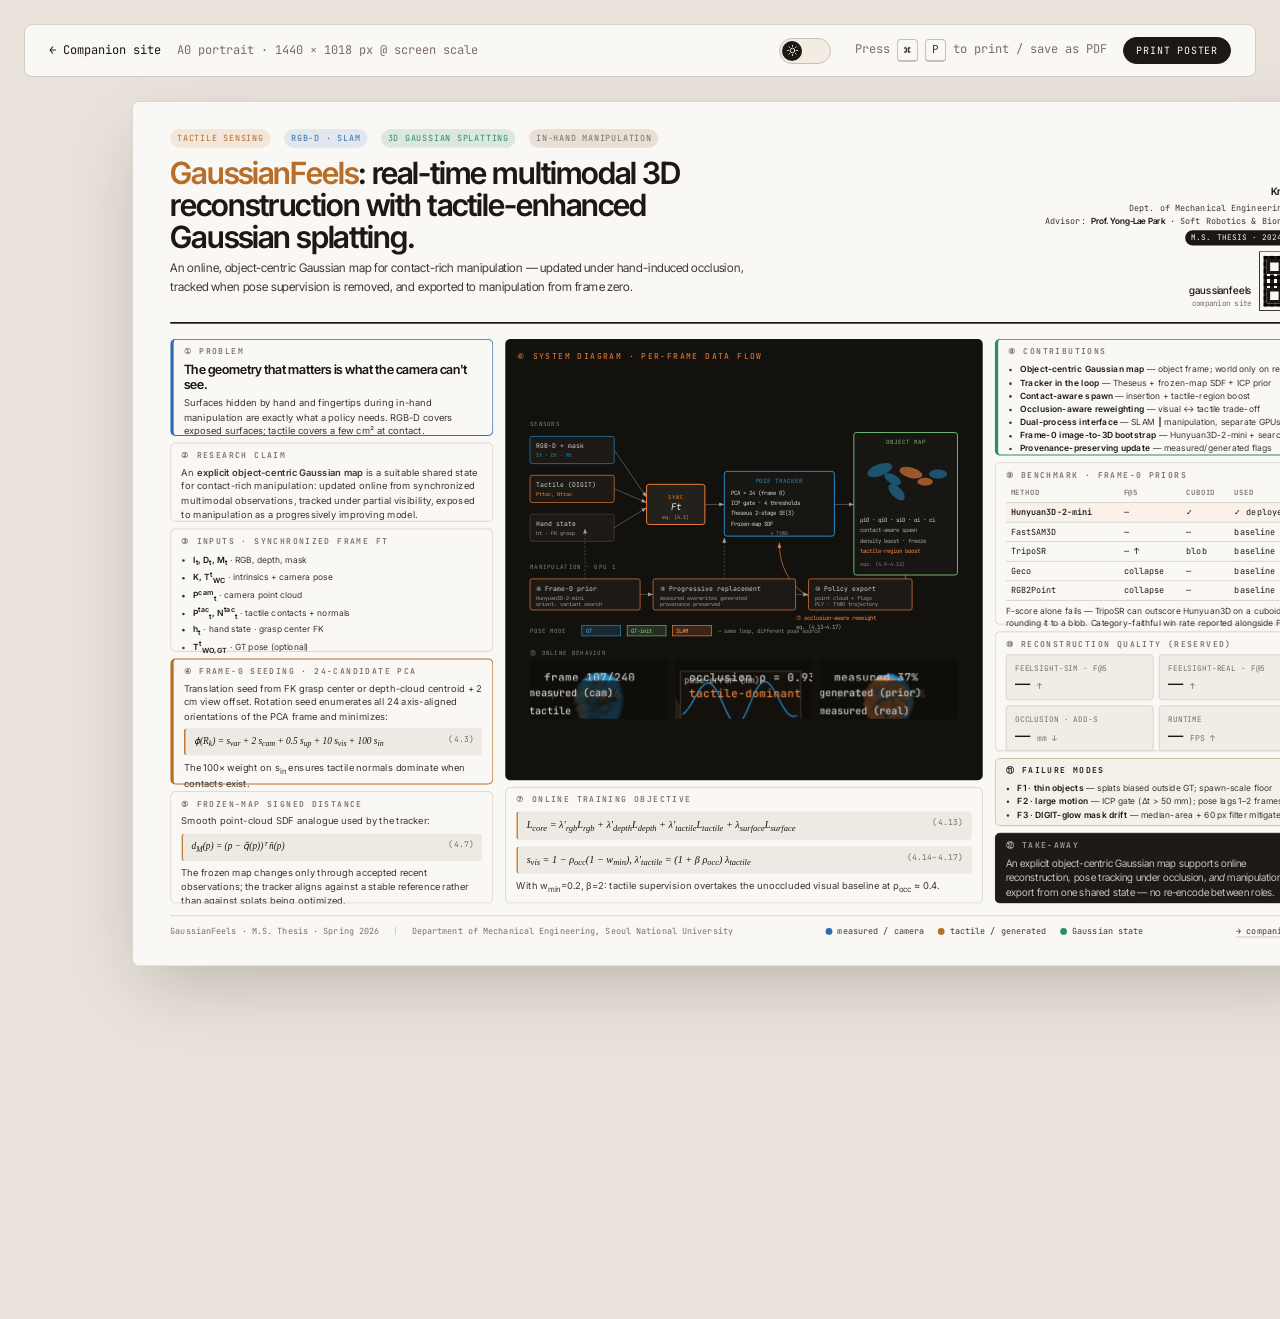
==== commit 5d9d6231: "fix: poster header dark mode, sidebar brand typography - Poster dark mode: added overrides for .post" ====
--- a/poster.html
+++ b/poster.html
@@ -239,6 +239,12 @@
     [data-theme="dark"] .legend-row { color: #b8b0a8; }
     [data-theme="dark"] .poster-foot a { color: #ede8e2 !important; }
     [data-theme="dark"] .poster .kbd { background: #2e2924; color: #b8b0a8; border-color: #3e3830; }
+    /* poster header */
+    [data-theme="dark"] .poster-head .deck { color: #b8b0a8; }
+    [data-theme="dark"] .poster-head .meta { color: #b8b0a8; }
+    [data-theme="dark"] .poster-head .meta strong { color: #ede8e2; }
+    [data-theme="dark"] .poster-head .meta .id { background: #ede8e2; color: #131110; }
+    [data-theme="dark"] .poster-foot a, [data-theme="dark"] a[style*="color:#3d3530"] { color: #ede8e2 !important; }
   </style>
 </head>
 <body>
--- a/styles.css
+++ b/styles.css
@@ -94,10 +94,10 @@
   display: flex; flex-direction: column; gap: 24px;
   overflow-y: auto;
 }
-.brand { display: flex; flex-direction: column; gap: 6px; }
-.brand .title { font-family: var(--serif); font-weight: 700; font-size: 22px; letter-spacing: -0.03em; }
-.brand .subtitle { font-size: 12px; color: var(--ink-2); font-family: var(--serif); line-height: 1.4; }
-.brand .sub { font-size: 11px; color: var(--ink-3); font-family: var(--mono); }
+.brand { display: flex; flex-direction: column; gap: 10px; }
+.brand .title { font-family: var(--serif); font-weight: 650; font-size: 26px; letter-spacing: -0.035em; line-height: 1.05; }
+.brand .subtitle { font-size: 13px; color: var(--ink-2); font-family: var(--serif); line-height: 1.45; letter-spacing: -0.01em; border-left: 2px solid var(--tactile); padding-left: 10px; }
+.brand .sub { font-size: 10px; color: var(--ink-3); font-family: var(--mono); letter-spacing: 0.04em; text-transform: uppercase; }
 
 .toc { display: flex; flex-direction: column; gap: 2px; font-family: var(--mono); font-size: 12px; }
 .toc a { display: flex; gap: 10px; padding: 6px 8px; border-radius: 4px; text-decoration: none; color: var(--ink-2); align-items: baseline; }
